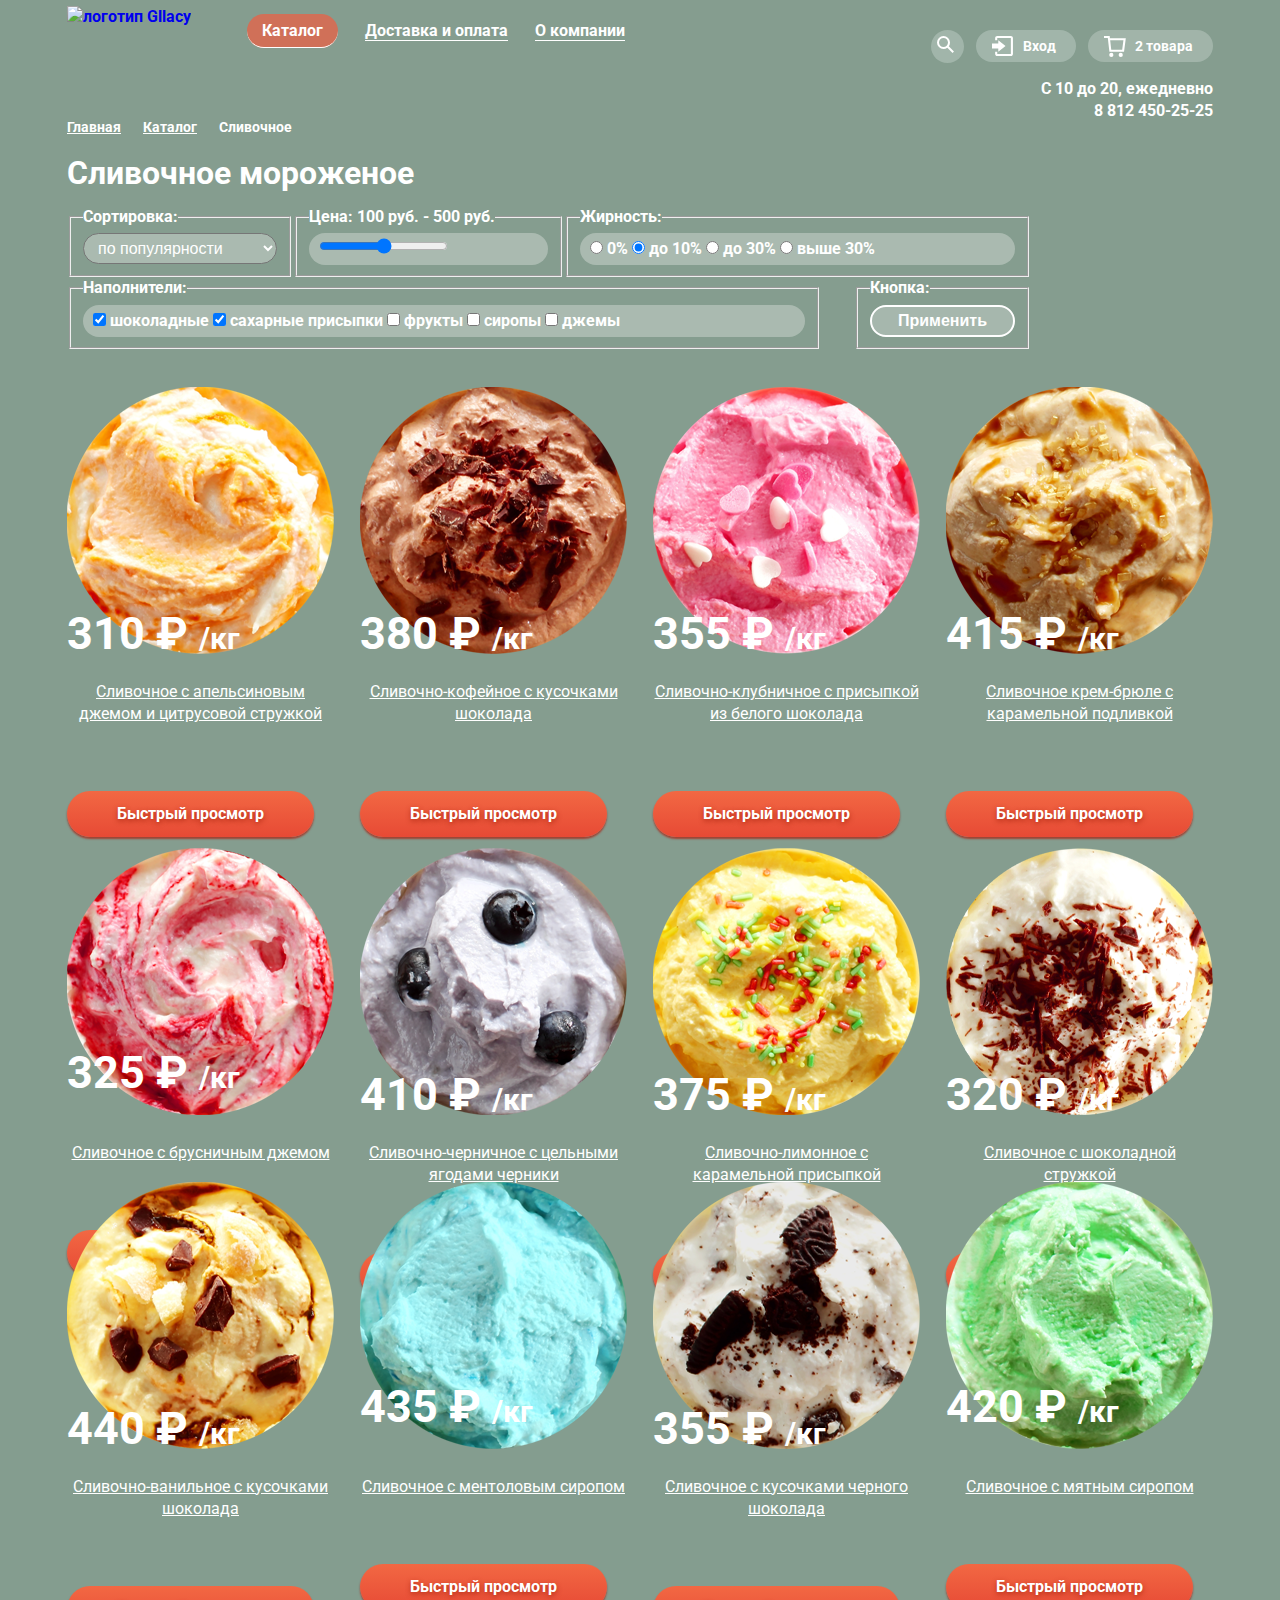
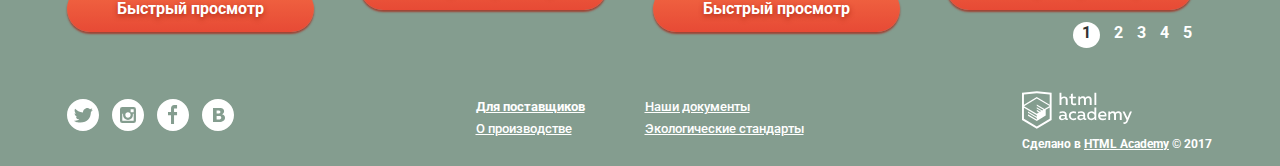
==== catalog.html @ 0fedbfcc "Исправления сетки каталога и главной" ====
<!DOCTYPE html>
<html lang="ru">

<head>
  <meta charset="utf-8">
  <title>HTML Academy: Глейси</title>
  <link href="css/normalize.css" rel="stylesheet">
  <link href="css/style.css" rel="stylesheet" type="text/css">
  <link href="https://fonts.googleapis.com/css?family=Roboto:400,700&amp;subset=cyrillic" rel="stylesheet">
</head>

<body>
  <header class="main-header">
    <div class="layout-header">
      <nav class="main-navigation">
        <a href="index.html" class="logo-header">
          <img src="img/logo.svg" alt="логотип Gllacy" width="160" height="70">
        </a>
        <ul class="site-navigation">
          <li>
            <a class="current-item">Каталог</a>
          </li>
          <li>
            <a href="#">Доставка и оплата</a>
          </li>
          <li>
            <a href="#">О компании</a>
          </li>
        </ul>
        <div class="layout-header-right">
          <div class="user-navigation">
            <div class="search">
              <button class="header-button"></button>
            </div>
            <div class="login-header">
              <a class="login-link" href="login.html">Вход</a>
            </div>
            <div class="header-bag">
              <a class="bag" href="#">2&nbsp;товара</a>

              <!-- <div class="full-bag">
                <table class="bag-products">
                  <tr>
                    <td>
                      <button class="deletion-button" type="button" value="x">х</button>
                    </td>
                    <td>
                      <img src="img/ice-cream1-small.png" alt="ice-cream-bag">
                    </td>
                    <td class="bag-text">
                      <a href="#">Пломбир с апельсиновым джемом</a>
                    </td>
                    <td class="bag-text">
                      1,5 кг х
                      <span class="grey">200 руб.</span>
                    </td>
                    <td class="bag-text">
                      300 руб.
                    </td>
                  </tr>
                  <tr>
                    <td>
                      <button class="deletion-button" type="button" value="x">х</button>
                    </td>
                    <td>
                      <img src="img/ice-cream3-small.png" alt="ice-cream-bag">
                    </td>
                    <td class="bag-text">
                      <a href="#">Клубничный пломбир с присыпкой из белого шоколада</a>
                    </td>
                    <td class="bag-text">
                      1,5 кг х
                      <span class="grey">300 руб.</span>
                    </td>
                    <td class="bag-text">
                      450 руб.
                    </td>
                  </tr>
                  <div class="sum">
                    <p class="sum-text">Итог: 750 руб.</p>
                  </div>
                  <div class="button-bag">
                    <a href="#" class="button">Оформить заказ</a>
                  </div>

                </table>
              -->
            </div>
          </div>
          <div class="header-contacs">
            <p class="header-mode"> С 10 до 20, ежедневно
              <br>
              <a href="tel:88124502525" class="header-tel">8 812 450-25-25</a>
            </p>
          </div>
        </div>
      </nav>
    </div>
  </header>
  <main>
    <div class="layout-container">
      <ul class="breadcrumbs_catalog">
        <li>
          <a href="index.html">Главная </a>
        </li>
        <li>
          <a href="catalog.html">Каталог</a>
        </li>
        <li class="breadcrumbs-current">Сливочное</li>
      </ul>
      <h1 class="page-title">Сливочное мороженое</h1>
      <section class="form-catalog">
        <h2 class="visually-hidden">Фильтр каталога </h2>
        <form class="filter-form" action="https://echo.htmlacademy.ru" method="get">
          <fieldset class="sorting-form">
            <legend class="form-header">Сортировка:</legend>
            <div class="sort">
              <select name="sorting" id="sorting-id">
                <option value="по популярности" selected>по популярности</option>
                <option value="сначала недорогие">сначала недорогие</option>
                <option value="сначала дорогие">сначала дорогие</option>
                <option value="по жирности">по жирности</option>
              </select>
            </div>
          </fieldset>
          <fieldset class="range-form">
            <legend class="form-header">Цена: 100 руб. - 500 руб.</legend>
            <div class="range-price">
              <input id="range-id" type="range" min="100" max="500" step="5">
            </div>
          </fieldset>
          <fieldset class="fat-form">
            <legend class="form-header">Жирность:</legend>
            <div class="radio-fat">

              <input type="radio" value="0%" name="fat" id="fat-0">
              <label for="0-fat">0%</label>

              <input type="radio" value="до 10%" name="fat" id="fat-10" checked>
              <label for="10-fat">до 10%</label>

              <input type="radio" value="до 30%" name="fat" id="fat-30">
              <label for="30-fat">до 30%</label>

              <input type="radio" value="выше 30%" name="fat" id="more-30-fat">
              <label for="more-30-fat">выше 30%</label>
            </div>
          </fieldset>
          <fieldset class="additive-form">
            <legend class="form-header">Наполнители:</legend>
            <div class="additive-checkbox">

              <input type="checkbox" name="chocolate" id="chocolate-id" value="шоколадные" checked>
              <label for="chocolate-id">шоколадные</label>

              <input type="checkbox" name="sugar-powder" id="sugar-powder-id" value="сахарные присыпки" checked>
              <label for="sugar-powder-id">сахарные присыпки</label>

              <input type="checkbox" name="fruit" id="fruit-id" value="фрукты">
              <label for="fruit-id">фрукты</label>

              <input type="checkbox" name="syrups" id="syrups-id" value="сиропы">
              <label for="yrups-id">сиропы</label>

              <input type="checkbox" name="jams" id="jams-id" value="джемы">
              <label for="jams-id">джемы</label>
            </div>
          </fieldset>
          <fieldset>
            <!-- временно для сетки задала <fieldset> и <legend> -->
            <legend class="form-header-hidden">Кнопка:</legend>
            <div class="button-filter">
              <input class="button-catalog" type="submit" value="Применить">
            </div>
          </fieldset>
        </form>

      </section>
      <section class="items-catalog">
        <h2 class="visually-hidden">Сливочное мороженое</h2>
        <ul class="product-items">
          <li class="item-container">
            <a href="#">
              <img src="img/ice-cream1.png" alt="сливочное мороженое" width="267" height="267">
              <h3 class="hidden-icecream">Сливочное с апельсиновым джемом и цитрусовой стружкой</h3>
              <div class="price">310 ₽
                <span class="kilo">/кг</span>
              </div>
            </a>
            <div class="view-item">
              <a href="#" class="button">Быстрый просмотр</a>
            </div>
          </li>
          <li class="item-container">
            <a href="#">
              <img src="img/ice-cream2.png" alt="сливочное мороженое" width="267" height="267">
              <h3 class="hidden-icecream">Сливочно-кофейное с кусочками шоколада</h3>
              <div class="price">380 ₽
                <span class="kilo">/кг</span>
              </div>
            </a>
            <div class="view-item">
              <a href="#" class="button">Быстрый просмотр</a>
            </div>
          </li>
          <li class="item-container-current">
            <a href="#">
              <img src="img/ice-cream3.png" alt="сливочное мороженое" width="267" height="267">
              <h3 class="hidden-icecream">Сливочно-клубничное с присыпкой из белого шоколада</h3>
              <div class="price">355 ₽
                <span class="kilo">/кг</span>
              </div>
            </a>
            <div class="view-item">
              <a href="#" class="button">Быстрый просмотр</a>
            </div>
          </li>
          <li class="item-container">
            <a href="#">
              <img src="img/ice-cream4.png" alt="сливочное мороженое" width="267" height="267">
              <h3 class="hidden-icecream">Сливочное крем-брюле с карамельной подливкой</h3>
              <div class="price">415 ₽
                <span class="kilo">/кг</span>
              </div>
            </a>
            <div class="view-item">
              <a href="#" class="button">Быстрый просмотр</a>
            </div>
          </li>
          <li class="item-container">
            <a href="#">
              <img src="img/ice-cream5.png" alt="сливочное мороженое" width="267" height="267">
              <h3 class="hidden-icecream">Сливочное с брусничным джемом</h3>
              <div class="price">325 ₽
                <span class="kilo">/кг</span>
              </div>
            </a>
            <div class="view-item">
              <a href="#" class="button">Быстрый просмотр</a>
            </div>
          </li>
          <li class="item-container">
            <a href="#">
              <img src="img/ice-cream6.png" alt="сливочное мороженое" width="267" height="267">
              <h3 class="hidden-icecream">Сливочно-черничное с цельными ягодами черники </h3>
              <div class="price">410 ₽
                <span class="kilo">/кг</span>
              </div>
            </a>
            <div class="view-item">
              <a href="#" class="button">Быстрый просмотр</a>
            </div>
          </li>
          <li class="item-container">
            <a href="#">
              <img src="img/ice-cream7.png" alt="сливочное мороженое" width="267" height="267">
              <h3 class="hidden-icecream">Сливочно-лимонное с карамельной присыпкой</h3>
              <div class="price">375 ₽
                <span class="kilo">/кг</span>
              </div>
            </a>
            <div class="view-item">
              <a href="#" class="button">Быстрый просмотр</a>
            </div>
          </li>
          <li class="item-container">
            <a href="#">
              <img src="img/ice-cream8.png" alt="сливочное мороженое" width="267" height="267">
              <h3 class="hidden-icecream">Сливочное с шоколадной стружкой</h3>
              <div class="price">320 ₽
                <span class="kilo">/кг</span>
              </div>
            </a>
            <div class="view-item">
              <a href="#" class="button">Быстрый просмотр</a>
            </div>
          </li>
          <li class="item-container">
            <a href="#">
              <img src="img/ice-cream9.png" alt="сливочное мороженое" width="267" height="267">
              <h3 class="hidden-icecream">Сливочно-ванильное с кусочками шоколада</h3>
              <div class="price">440 ₽
                <span class="kilo">/кг</span>
              </div>
            </a>
            <div class="view-item">
              <a href="#" class="button">Быстрый просмотр</a>
            </div>
          </li>
          <li class="item-container">
            <a href="#">
              <img src="img/ice-cream10.png" alt="сливочное мороженое" width="267" height="267">
              <h3 class="hidden-icecream">Сливочноe с ментоловым сиропом</h3>
              <div class="price">435 ₽
                <span class="kilo">/кг</span>
              </div>
            </a>
            <div class="view-item">
              <a href="#" class="button">Быстрый просмотр</a>
            </div>
          </li>
          <li class="item-container">
            <a href="#">
              <img src="img/ice-cream11.png" alt="сливочное мороженое" width="267" height="267">
              <h3 class="hidden-icecream">Сливочное с кусочками черного шоколада</h3>
              <div class="price">355 ₽
                <span class="kilo">/кг</span>
              </div>
            </a>
            <div class="view-item">
              <a href="#" class="button">Быстрый просмотр</a>
            </div>
          </li>
          <li class="item-container">
            <a href="#">
              <img src="img/ice-cream12.png" alt="сливочное мороженое" width="267" height="267">
              <h3 class="hidden-icecream">Сливочное с мятным сиропом</h3>
              <div class="price">420 ₽
                <span class="kilo">/кг</span>
              </div>
            </a>
            <div class="view-item">
              <a href="#" class="button">Быстрый просмотр</a>
            </div>

          </li>
        </ul>
        <ul class="pagination-list">
          <li class="pagination-arrow-left"></li>
          <li class="pagination-item-current">
            <a>1</a>
          </li>
          <li class="pagination-item">
            <a href="#">2</a>
          </li>
          <li class="pagination-item">
            <a href="#">3</a>
          </li>
          <li class="pagination-item">
            <a href="#">4</a>
          </li>
          <li class="pagination-item">
            <a href="#">5</a>
          </li>
          <li class="pagination-arrow-right"></li>
        </ul>
      </section>
    </div>
  </main>
  <footer class="main-footer">
    <div class="conteiner">
      <ul class="footer-social">
        <li>
          <a class="social-button" href="#"></a>
        </li>
        <li>
          <a class="social-button" href="#"></a>
        </li>
        <li>
          <a class="social-button" href="#"></a>
        </li>
        <li>
          <a class="social-button" href="#"></a>
        </li>
      </ul>

      <ul class="footer-navigation">
        <li>
          <a href="#" class="bold-item">Для поставщиков</a>
        </li>
        <li>
          <a href="#">О производстве</a>
        </li>
        <li>
          <a href="#">Наши документы</a>
        </li>
        <li>
          <a href="#">Экологические стандарты</a>
        </li>
      </ul>

      <div class="footer-copyright">
        <a class="footer-logo" href="https://htmlacademy.ru">
          <img src="img/logo-htmlacademy-small.svg" alt="HTML Academy лого" width="110" height="40">
        </a>
        <p>Cделано в
          <a class="footer-link" href="https://htmlacademy.ru">HTML Academy</a> © 2017
        </p>
      </div>
    </div>
  </footer>


</body>

</html>
---- css/style.css ----
body {
    margin:0;
    padding: 0;

    font-family: 'Roboto', Arial, sans-serif;
    font-size: 16px;
    line-height: 22px;
    font-weight: 700; /* не знаю как определить */
    color: #ffffff;

    background-color: #849d8f;
    background-image: url("../img/background.jpg");
    background-repeat: no-repeat;
    background-position-x: 50%;
    
}

a {
    text-decoration: none;
}

.header-tel {
    color: #ffffff;
}

.site-navigation,
.catalog-navigation,
.user-navigation {
    list-style: none;
    font-size: 16px;
    line-height: 18px;
    font-weight: 400px;
}

.site-navigation {
    color: #ffffff;    
}

.site-navigation a {
    color: #ffffff;
    border-bottom: 1px solid;
}

.site-navigation a:hover {
    background-color: #f7f6f3;
    border-radius: 50px;
    padding: 5px 10px;
    color:#333333;
    border-bottom: none;
}

.site-navigation a:focus {
    background-color: #ededed;
    border-radius: 50px;
    padding: 5px 10px;
    color:#333333;
    border-top: 1px solid #696968;
    border-bottom: none;
}

.site-navigation a:active {
    background-color: #ededed;
    border-radius: 50px;
    padding: 5px 10px;
    color:#333333;
    border-bottom: none;
}

.catalog-navigation a{
  color: #000000;
  border-bottom: none;
}

.catalog-navigation a:hover {
  background-color: #fbded7;
  color: #000000;
}


.catalog-navigation a:focus {
    background-color: #d07058;
    color: #ffffff;
}

.catalog-navigation a:active {
    background-color: #f6b5a5;
    color: #000000;
}

.login-header a {
    background-image: url("../img/entrance-wight.svg");
    background-size: 22px;
    background-repeat: no-repeat;
    border-radius: 40px;
    background-position: 16px 50%;
    background-color: #a1b5aa;
    font-size: 14px;
    color: #ffffff;
    line-height: 16px;
}

.login-header a:hover {
    background-image: url("../img/entrance.svg");
    color: #000000;
    background-color: #f8f7f4;
}

.search button {
    background-image: url("../img/loupe.svg");
    background-repeat: no-repeat;
    width: 33px;
    height: 33px;
    border-radius: 50%;
    background-color: #a1b5aa;
    background-position: 40% 40%;
    border: none;
    outline: none;

}

.search button:hover {
    background-image: url("../img/loupe-black.svg");
    background-color: #f8f7f4; 
}

.header-bag a {
    background-image: url("../img/basket.svg");
    background-size: 22px;
    background-color: #a1b4a9;
    background-repeat: no-repeat;
    font-size: 14px;
    color: #ffffff;
    line-height: 16px;
    border-radius: 40px;
    background-position: 16px 50%;

}

/* .header-bag a:hover {
    background-image: url("../img/basket-red.svg");
    background-repeat: no-repeat;
    color: #323232;
    background-color: #f8f7f4;
    width: 119px;
    height: 33px;
    font-size: 14px;
    line-height: 16px;
    border-radius: 40px;
    background-position: 16px 50%;
    padding: 6px 16px 6px 45px;
} */

.main-slider h3 {
    font-size: 60px;
    line-height: 60px;
    text-align: center;
}

.main-slider a {
    font-size: 32px;
    line-height: 44px;
    text-align: center;
}

.button {
    display: inline-block;
    padding: 12px 50px;
   
    
    vertical-align: top;
    color: #ffffff;
    text-decoration: none;
    text-shadow: 0 2px 5px rgba(160, 32, 11, 0.76);
   
    background: #f26843;
    background: -moz-linear-gradient(top, #f26843 0%, #e74a35 100%);
    background: -webkit-linear-gradient(top, #f26843 0%, #e74a35 100%);
    background: linear-gradient(to bottom, #f26843 0%, #e74a35 100%);
    border-radius: 100px;
    box-shadow: 0 2px 2px rgba(172, 16, 0, 0.64);
}
   
.button:hover {
    background: -moz-linear-gradient(top, #f58669 0%, #ec6f5e 100%);
    background: -webkit-linear-gradient(top, #f58669 0%, #ec6f5e 100%);
    background: linear-gradient(to bottom, #f58669 0%, #ec6f5e 100%);
    box-shadow: 0 2px 2px rgba(172, 16, 0, 1);
}
   
.button:active {
    background: -moz-linear-gradient(top, #d84732 0%, #e1613e 100%);
    background: -webkit-linear-gradient(top, #d84732 0%, #e1613e 100%);
    background: linear-gradient(to bottom, #d84732 0%, #e1613e 100%);
    box-shadow: inset 0 2px 2px rgba(172, 16, 0, 1);
}   

.gifts-conditions {
    list-style: none;
}

.gifts-conditions h3 {
    font-size: 35px;
    line-height: 41px;
}

.gifts-conditions li:first-of-type {
    background-image: url("../img/choco-back.png"); 
    width: 560px;
    height: 229px;    
}

.gifts-conditions li:last-of-type {
    background-image: url("../img/razz-back.png"); 
    width: 560px;
    height: 229px;    
}

.product-items {
    list-style: none;
}

.product-items a{
    text-decoration: none;
    color: #ffffff;
}

.product-items h3{
    font-size: 16px;
    line-height: 22px;
    font-weight: 400;
    text-decoration: underline;
    color: #ffffff;
}

.features-container {
    color: #323232;
    width: 1146px;
    height: 306px;  

    background-image: url("../img/back-fon.png");
    border-radius: 10px 10px;
    background-repeat: no-repeat;
}
.features-text {
    font-size: 24px;
    line-height: 30px;
    font-weight: 700;
}

.features-list {
    font-size: 16px;
    line-height: 22px;
    font-weight: 700;
}

.article-item {
    color: #323232;
    width: 560px;
    height: 220px;  
    background-image: url("../img/strawberry-back.png");
    border-radius: 10px 10px;    
}

.blog-new {
    font-size: 16px;
    line-height: 22px;
}

.hidden-article {
    font-size: 24px;
    line-height: 30px;
    text-decoration: underline; 
    color: #323232;
    display: block;
    width: 335px;
}

.article-item a:hover,
.article-item a:focus {
    color: #323232;
}

.sending-email {
    background-image: url("../img/mail-back.png");
    border-radius: 10px 10px;
    width: 560px;
    height: 220px; 
}

.sending-form {
    font-size: 16px;
    line-height: 22px;
    color: #323232;
    width: 549px;
    height: 211px; 

    background-image: url("../img/mail-back2.png");
      
}

.map {
    background-image: url("../img/map.png");
    width: 1200px;
    height: 430px;  
}

.address-text {
    background-image: url("../img/contacs.png");
    width: 302px;
    height: 305px;  
    font-size: 14px;
    line-height: 20px;
    color: #323232;
}

.address-text b {
    font-size: 18px;
    line-height: 24px;
    font-weight: bold;
    color: #323232
}

.address-text a:hover,
.address-text a:focus {
    color: #323232;
}

.footer-link {
    font-size: 12px;
    line-height: 18px;
    color: #ffffff;
    text-decoration: underline;
}

.footer-copyright {
    font-size: 12px;
    line-height: 18px;
    color: #ffffff;
}
.footer-copyright a:hover,
.afooter-copyright a:focus {
    color: #ffffff;
}

.footer-social {
    list-style: none;
}

.footer-navigation {
    list-style: none;
}

.login-form {
    background-image: url("../img/login-form-back.png");
    width: 313px;
    height: 252px;  
   
}

.breadcrumbs_catalog {
    color: #ffffff;
    font-size: 14px;
    line-height: 16px;
    list-style: none;
}

.breadcrumbs_catalog a {
    color: #ffffff;
    text-decoration: underline;
}

.footer-navigation a {
  color: #ffffff;
  font-size: 13px;
  line-height: 18px;
  font-weight: 500;
  text-decoration: underline;
}

a.bold-item {
    font-weight: 700;
}

.links a {
    color: #323232;
    text-decoration: underline;
}

.bag-products a {
    color: #323232;
    
}
.bag-products {
    font-size: 13px;
    line-height: 16px;
    color: #323232;
    font-weight: 600;

    
} 

.sum-text {
    font-size: 15px;
    line-height: 18px;
    color: #323232;
    font-weight: 600;
}

.items-catalog {
    color: #ffffff;
    font-weight: 700;
}

.items-catalog h3 {
    font-size: 16px;
    line-height: 22px;
    text-decoration: underline;
    font-weight: 400;
}
.price {
    font-size: 45px;
    line-height: 45px;
    color: #ffffff;
    font-weight: 700;
}

.kilo {
    font-size: 30px;
    line-height: 45px;
    color: #ffffff;
    font-weight: 700;
}

.pagination-list a {
    font-size: 16px;
    line-height: 18px;
    color: #ffffff;
    list-style: none;
}

.pagination-item-current {
    border-radius: 100%;
    background-color: #ffffff;
    display: block;
     
   
    width: 27px;
    height: 26px;
    
}

.pagination-item-current a{
    color: #323232;
    font-size: 16px;
    line-height: 18px; 
  
}

.pagination-list  {
    list-style: none;
}

.footer-social a{
    color: #ffffff;
}

form .button {
    border:none;
}

.button-catalog {
    background-color: #a6b7ad;
    color: #ffffff;
    font-size: 16px;
    line-height: 18px; 
    font-weight: bold;
    border-radius: 100px;
    border: 2px solid #ffffff;
    padding: 5px 10px;
}

.button-catalog:hover {
    background-color: #fbfcfb;
    color: #323232;
    font-size: 16px;
    line-height: 18px; 
    font-weight: bold;
}
   
.button-catalog:active {
    background-color: #eaeaea;
    box-shadow: inset 0 2px 2px rgba(138, 139, 138, 1);
}    

.sort select,
.radio-fat,
.additive-checkbox,
.range-price {
    background-color: #aabab0;
    border-radius: 50px;
    padding: 5px 10px;
    color: #ffffff;
}

.visually-hidden {
    display: none;
}

/* ---------Временно для сетки---------- */

html,
body {
/* Временно для сетки */
    
    min-height: auto;
    min-width: 1200px; 
    margin: auto; 
}

body {
    /* Временно для сетки */
  /*  background-image: url("../img/fon-test.jpg");*/
    background-size: 1200px auto;
    margin: 0 auto;
    padding: 0;
    margin-left: 0;  

    /* Временно для сетки */
    min-width: 1200px;
    min-height: auto;    
   
}

.main-header {
    margin-top: 6px;
   
    /* Временно для сетки */
    min-height: 113px;
}

.layout-header {
    margin: 0 auto;
    width: 1146px;
    padding: 0;
}

.main-navigation {
    height: 100px;
    width: 100%;
    background-color: transparent; 
    padding: 0;  
    
    /* Временно для сетки */
    display: flex;
    flex-direction: row;
    justify-content: space-between;   
    flex-wrap: wrap;
    margin: 0 auto;
}



.logo-header {
    height: 65px;
    width: 155px;   
    
}

.site-navigation {
    height: 48px;
    width: 675px;
    display: flex;
    justify-content: flex-start;
    padding-left: 0;
}

.site-navigation li {
    margin-right: 27px;
}

.current-item {
    background-color: #d07058;
    border-radius: 40px;
    padding: 7px 15px;
    border: none;
}

.layout-header-right {
    display: flex;
    flex-direction: row;
    justify-content: flex-end;
    flex-wrap: wrap;
    align-content: flex-start;
    width: 267px;
    height: 114px;
    margin-top: 24px;
}


.user-navigation {
    height: 32px;
    width: 267px;
    display: flex;
    flex-direction: row;
    justify-content: flex-end;

}

.login-header {
   
    margin-right: 12px;
}

.login-link {
   display: block;
   padding: 8px 20px 8px 47px;

}

.bag {
    display: block;
    padding: 8px 20px 8px 47px;
}

.search {
    margin-right: 12px;   
}



.header-contacs {
    height: 58px;
    width: 267px;
}

.header-mode {
    text-align: right;
}


.layout-container {
    width: 1146px;
    margin: 0 auto; 
    padding: 0;   
  
}

.gifts {
    margin-top: 38px;
} 

.gifts-conditions {
    margin: 0;
    padding: 0;
    width: 100%;
    height: 231px;
        
    display: flex;
    flex-direction: row;
    justify-content: space-between;
    align-content: flex-start;    
    
}


.gifts-conditions li {
    width: 560px;
    height: 231px;    
}

.items {
    margin-top: 41px;
    height: 322px;
}

.product-items {
    display: flex;
    flex-direction: row;
    justify-content: space-between;
    margin: 0;
    padding: 0; 
    width: 100%;   
}

.item-container {
    width: 267px;
    height: 322px;
    margin: 0;
    padding: 0; 
    position: relative;
}

.features {
    /* margin: 0 auto;
    padding: 0;
    width: 1146px; */
    height: 307px;    
    margin-top: 40px;
}

.features-container {
    display: flex;
    flex-direction: column;
    justify-content: flex-start;
    width: 100%;
    height: 307px;
    margin: 0;
    padding: 0;
}

.features-text {
    width: 1125px;
    height: 92px;
    text-align: left;
}

.features-list {
    list-style: none; 
    display: flex;
    flex-direction: column;
    justify-content: flex-start;
    flex-wrap: wrap;
    width: 100%;
    height: 185px;
    margin: 0;
    padding: 0;
}

.features-item {
    margin: 0;
    padding: 0;
    width: 552px;
    min-height: 84px;
}

.blog {
    /* width: 1146px;
    margin: 0 auto;
    padding: 0;
     */
    margin-top: 38px;
    height: 220px;

    display: flex;
    flex-direction: row;
    justify-content: space-between;
}

.article-item {
    margin: 0;
    padding: 0;
    width: 560px;
    height: 220px;
}

.sending-email {
    margin: 0;
    padding: 0;
    width: 560px;
    height: 220px;
}

.map-container {
    width: 1200px;
    height: 428px;
    margin: 0 auto;
    padding: 0;
    margin-top: 40px;
}

.map {
    width: 100%;
    height: 428px;
    margin: 0;
    padding: 0;  
    display: flex;
    flex-direction: row;
    justify-content: flex-end;
}

.address-text {
    margin: 0;
    padding: 0;
    width: 303px;
    height: 305px;
    margin-top: 63px;
    margin-right: 27px;
}

.main-footer {
      padding: 0;
   padding-bottom: 15px;
}

.main-footer>.conteiner {
    width: 1146px;
    margin: 0 auto;
    display: flex;
    flex-direction: row;
    justify-content: space-between;
    align-items: center;
}

.footer-social {
    margin: 0;
    padding: 0;
    display: flex;
    flex-direction: row;
    width: 267px;
    height: 32px;
    justify-content: flex-start;
    margin-top: 8px;
}

.footer-social li {
    margin-right: 13px;
    padding: 0;
    width: 32px;
    height: 32px;  
}

.footer-social li:first-child {
    background-image: url(../img/twitter.svg);
    background-repeat: no-repeat;
    background-size: 32;  
}

.footer-social li:nth-child(2) {
    background-image: url(../img/instagram.svg);
    background-repeat: no-repeat;
    background-size: 32;  
}

.footer-social li:nth-child(3) {
    background-image: url(../img/fb.svg);
    background-repeat: no-repeat;
    background-size: 32;  
}

.footer-social li:nth-child(4) {
    background-image: url(../img/vk.svg);
    background-repeat: no-repeat;
    background-size: 32;  
}

.footer-navigation {
    margin: 0;
    padding: 0;
    width: 329px;
    height: 50px;
    margin-top: 18px;
    display: flex;
    flex-direction: column;
    justify-content: flex-start;
    flex-wrap: wrap;
    align-content: flex-start;
  
}

.footer-navigation li {
    width: 134px;
}

.footer-navigation li:nth-child(n+2) {
    width: 169px;
}


.footer-copyright {
    margin: 0;
    padding: 0;
    margin-top: 19px;
    width: 267px;
    height: 61px;
    display: flex;
    flex-direction: column;
    justify-content: flex-start;
    
}

.footer-copyright p {
    margin: 0;
    padding-left: 76px;
}

.footer-logo {
    padding-left: 76px;
}



/*расположение цен на товарах items */
.price {
    position: relative; 
    left: 0; 
    bottom: 130px;      
}

.hidden-icecream {
    text-align: center;
    margin-top: 21px;
}

.item-hit {
    background-image: url("../img/hit.png");
    background-repeat: no-repeat;
    background-size: 61px; 
    width: 61px;
    height: 61px;

    position: absolute;
    left: 0px; 
    top: 0;  
}

/*сетка каталога */

.breadcrumbs_catalog {
    margin: 0;
    padding: 0;
    display: flex;
    flex-direction: row;
    justify-content: flex-start;
    width: 267px;
    height: 22px;
} 
.breadcrumbs_catalog li{
    width: 67px;
    margin-right: 9px;
}

.filter-form {
    width: 964px;
    display: flex;
    flex-wrap: wrap;
    justify-content: space-between;
    align-content: center;
}

.sort select {
    width: 194px;
    
}

.range-price {
    width: 219px;
}

.radio-fat {
    width: 415px;
}

.additive-checkbox {
    width: 702px;
}

.button-catalog {
    width: 145px;
}

.items-catalog {
    margin-top: 38px;
    display: flex;
    flex-direction: column;
    justify-content: flex-start;
    align-content: flex-end;
    width: 1146px;
}

.product-items {
    width: 100%;
    height: 1128px;
    display: flex;
    flex-wrap: wrap;
    
}

.product-items li {
    width: 267px;
}

.pagination-list {
    width: 267px;
    display: flex;
    flex-direction: row;
    justify-content: flex-end;
    align-self: flex-end; 

    /* временно для сетки */
    margin-top: 100px;
}

.pagination-list li {
    
    text-align: center;
    margin: 7px; 
}
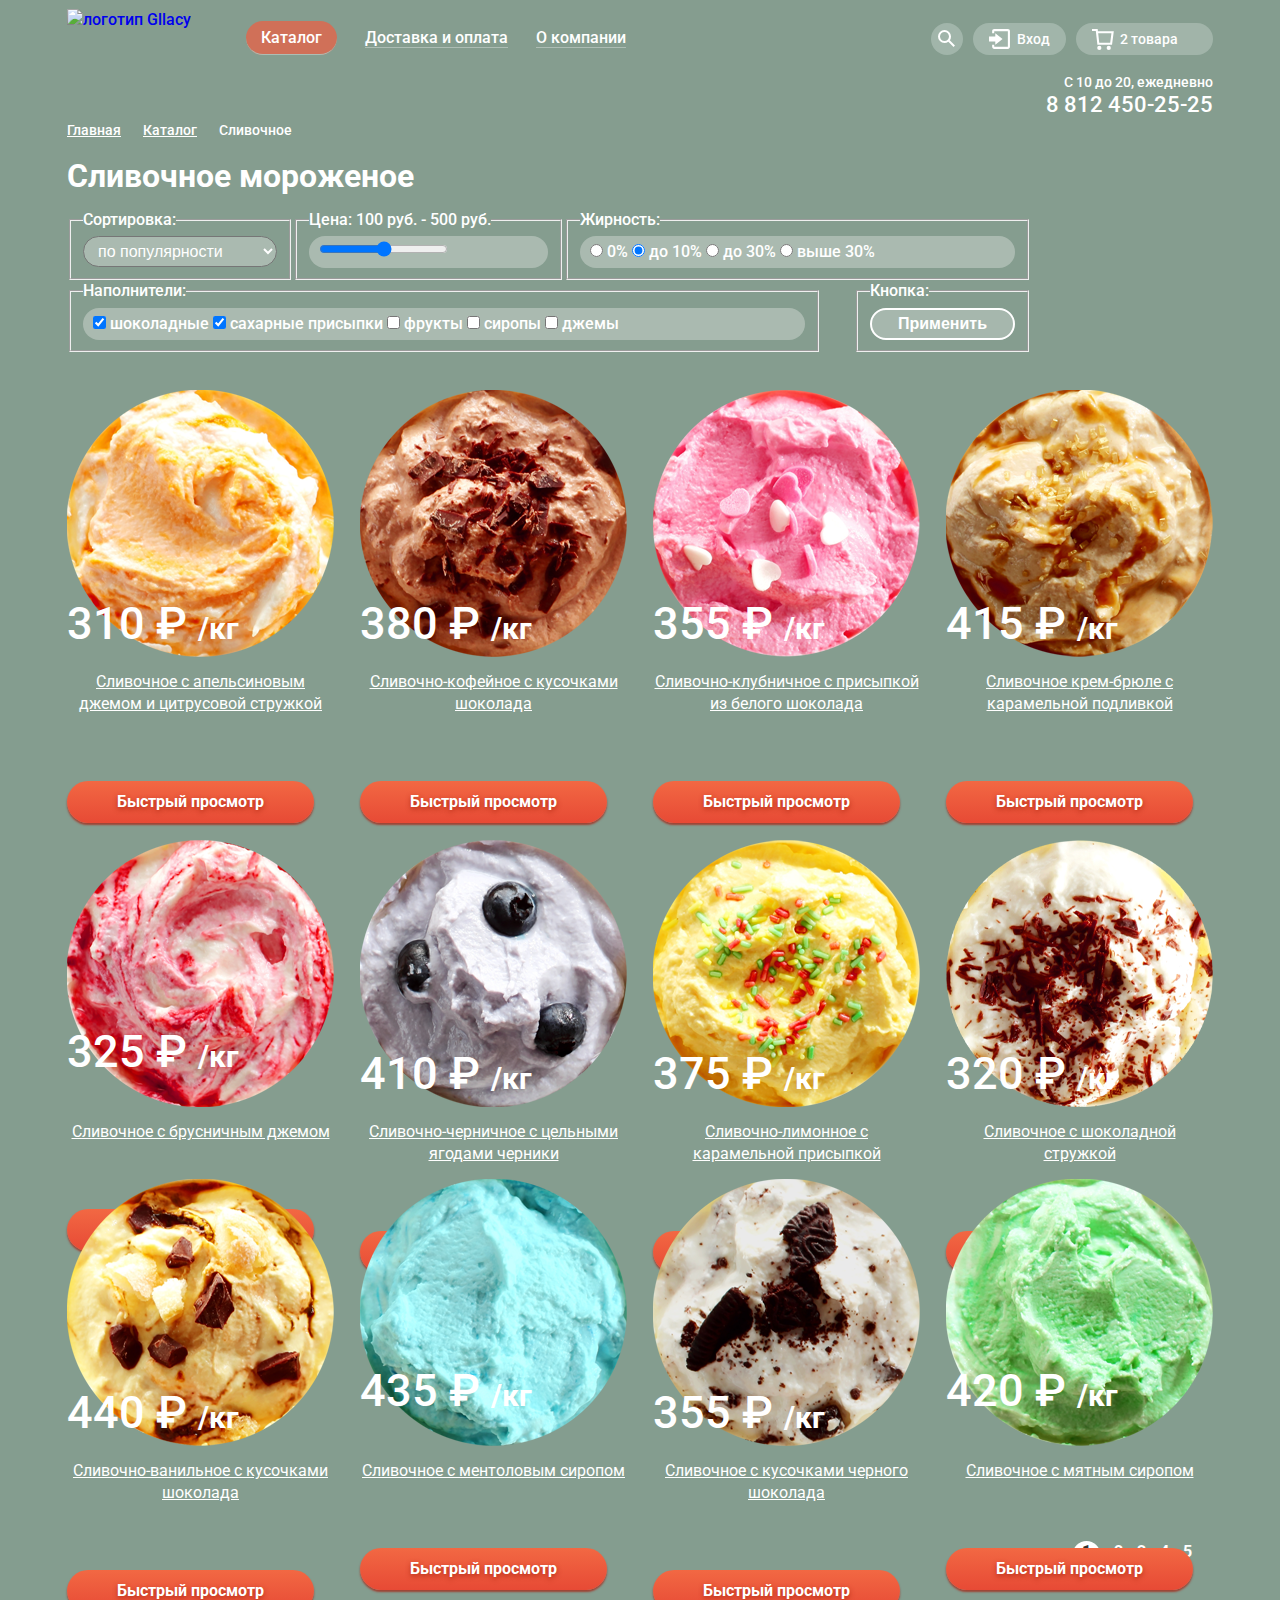
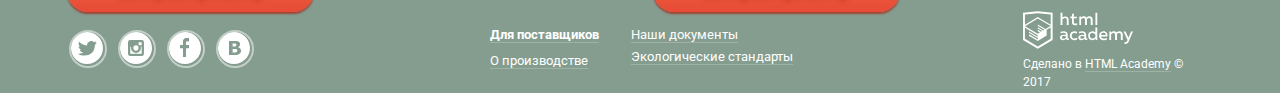
==== commit 970ce468: "Оформление декоративных элементов главной страницы" ====
--- a/catalog.html
+++ b/catalog.html
@@ -134,13 +134,13 @@
             <div class="radio-fat">
 
               <input type="radio" value="0%" name="fat" id="fat-0">
-              <label for="0-fat">0%</label>
+              <label for="fat-0">0%</label>
 
               <input type="radio" value="до 10%" name="fat" id="fat-10" checked>
-              <label for="10-fat">до 10%</label>
+              <label for="fat-10">до 10%</label>
 
               <input type="radio" value="до 30%" name="fat" id="fat-30">
-              <label for="30-fat">до 30%</label>
+              <label for="fat-30">до 30%</label>
 
               <input type="radio" value="выше 30%" name="fat" id="more-30-fat">
               <label for="more-30-fat">выше 30%</label>
@@ -160,7 +160,7 @@
               <label for="fruit-id">фрукты</label>
 
               <input type="checkbox" name="syrups" id="syrups-id" value="сиропы">
-              <label for="yrups-id">сиропы</label>
+              <label for="syrups-id">сиропы</label>
 
               <input type="checkbox" name="jams" id="jams-id" value="джемы">
               <label for="jams-id">джемы</label>
--- a/css/style.css
+++ b/css/style.css
@@ -5,7 +5,7 @@
     font-family: 'Roboto', Arial, sans-serif;
     font-size: 16px;
     line-height: 22px;
-    font-weight: 700; /* не знаю как определить */
+    font-weight: 500; /* не знаю как определить */
     color: #ffffff;
 
     background-color: #849d8f;
@@ -29,7 +29,7 @@
     list-style: none;
     font-size: 16px;
     line-height: 18px;
-    font-weight: 400px;
+    font-weight: 500px;
 }
 
 .site-navigation {
@@ -38,7 +38,7 @@
 
 .site-navigation a {
     color: #ffffff;
-    border-bottom: 1px solid;
+    border-bottom: 1px solid #adbdb4; 
 }
 
 .site-navigation a:hover {
@@ -89,7 +89,7 @@
 
 .login-header a {
     background-image: url("../img/entrance-wight.svg");
-    background-size: 22px;
+    background-size: 22px 22px;
     background-repeat: no-repeat;
     border-radius: 40px;
     background-position: 16px 50%;
@@ -108,11 +108,11 @@
 .search button {
     background-image: url("../img/loupe.svg");
     background-repeat: no-repeat;
-    width: 33px;
-    height: 33px;
+    width: 32px;
+    height: 32px;
     border-radius: 50%;
     background-color: #a1b5aa;
-    background-position: 40% 40%;
+    background-position: 46% 46%;
     border: none;
     outline: none;
 
@@ -163,8 +163,8 @@
 }
 
 .button {
-    display: inline-block;
-    padding: 12px 50px;
+    display: inline-block; 
+    padding: 10px 50px;
    
     
     vertical-align: top;
@@ -204,17 +204,17 @@
 }
 
 .gifts-conditions li:first-of-type {
+    background-image: url("../img/razz-back.png"); 
+    width: 560px;
+    height: 229px;    
+}
+
+.gifts-conditions li:last-of-type {
     background-image: url("../img/choco-back.png"); 
     width: 560px;
     height: 229px;    
 }
 
-.gifts-conditions li:last-of-type {
-    background-image: url("../img/razz-back.png"); 
-    width: 560px;
-    height: 229px;    
-}
-
 .product-items {
     list-style: none;
 }
@@ -224,13 +224,17 @@
     color: #ffffff;
 }
 
-.product-items h3{
+
+.product-items  h3{
     font-size: 16px;
     line-height: 22px;
     font-weight: 400;
+    color: #ffffff;
     text-decoration: underline;
-    color: #ffffff;
-}
+    text-decoration-color: #9db1a5;  
+}
+
+
 
 .features-container {
     color: #323232;
@@ -240,6 +244,7 @@
     background-image: url("../img/back-fon.png");
     border-radius: 10px 10px;
     background-repeat: no-repeat;
+    position: relative;
 }
 .features-text {
     font-size: 24px;
@@ -250,7 +255,7 @@
 .features-list {
     font-size: 16px;
     line-height: 22px;
-    font-weight: 700;
+    font-weight: 500;
 }
 
 .article-item {
@@ -269,10 +274,11 @@
 .hidden-article {
     font-size: 24px;
     line-height: 30px;
+    font-weight: 700;
     text-decoration: underline; 
     color: #323232;
     display: block;
-    width: 335px;
+    width: 290px;
 }
 
 .article-item a:hover,
@@ -283,19 +289,26 @@
 .sending-email {
     background-image: url("../img/mail-back.png");
     border-radius: 10px 10px;
+    background-repeat: no-repeat;
     width: 560px;
-    height: 220px; 
+    height: 220px;
+    position: relative; 
 }
 
 .sending-form {
     font-size: 16px;
     line-height: 22px;
     color: #323232;
-    width: 549px;
-    height: 211px; 
+    width: 550px;
+    height: 210px; 
 
     background-image: url("../img/mail-back2.png");
-      
+    border-radius: 10px 10px;  
+    background-repeat: no-repeat;  
+    left: 5px;
+    top: 5px;
+    position: absolute;
+
 }
 
 .map {
@@ -306,7 +319,8 @@
 
 .address-text {
     background-image: url("../img/contacs.png");
-    width: 302px;
+    background-repeat: no-repeat;
+    width: 306px;
     height: 305px;  
     font-size: 14px;
     line-height: 20px;
@@ -320,6 +334,13 @@
     color: #323232
 }
 
+.address-text .tel {
+    font-size: 14px;
+    line-height: 24px;
+    
+}
+
+
 .address-text a:hover,
 .address-text a:focus {
     color: #323232;
@@ -329,12 +350,13 @@
     font-size: 12px;
     line-height: 18px;
     color: #ffffff;
-    text-decoration: underline;
+    border-bottom: 1px solid #9db1a5;
 }
 
 .footer-copyright {
     font-size: 12px;
     line-height: 18px;
+    font-weight: 400;
     color: #ffffff;
 }
 .footer-copyright a:hover,
@@ -373,11 +395,11 @@
   color: #ffffff;
   font-size: 13px;
   line-height: 18px;
-  font-weight: 500;
-  text-decoration: underline;
-}
-
-a.bold-item {
+  font-weight: 400;
+  border-bottom: 1px solid #9db1a5;
+}
+
+.footer-navigation .bold-item {
     font-weight: 700;
 }
 
@@ -503,7 +525,10 @@
 }
 
 .visually-hidden {
-    display: none;
+    position: absolute;    
+    width: 1px;
+    height: 1px;
+    clip: rect(0, 0, 0, 0);
 }
 
 /* ---------Временно для сетки---------- */
@@ -532,7 +557,7 @@
 }
 
 .main-header {
-    margin-top: 6px;
+    margin-top: 9px;
    
     /* Временно для сетки */
     min-height: 113px;
@@ -554,20 +579,18 @@
     display: flex;
     flex-direction: row;
     justify-content: space-between;   
-    flex-wrap: wrap;
     margin: 0 auto;
 }
 
 
 
 .logo-header {
-    height: 65px;
-    width: 155px;   
+    height: 64px;
+    width: 154px;   
     
 }
 
 .site-navigation {
-    height: 48px;
     width: 675px;
     display: flex;
     justify-content: flex-start;
@@ -575,7 +598,8 @@
 }
 
 .site-navigation li {
-    margin-right: 27px;
+    margin-right: 28px;
+    margin-top: 4px;
 }
 
 .current-item {
@@ -593,12 +617,11 @@
     align-content: flex-start;
     width: 267px;
     height: 114px;
-    margin-top: 24px;
+    margin-top: 14px;
 }
 
 
 .user-navigation {
-    height: 32px;
     width: 267px;
     display: flex;
     flex-direction: row;
@@ -606,38 +629,44 @@
 
 }
 
+.search {
+    margin-right: 10px;   
+}
+
 .login-header {
    
-    margin-right: 12px;
+    margin-right: 10px;
 }
 
 .login-link {
    display: block;
-   padding: 8px 20px 8px 47px;
+   padding: 8px 16px 8px 44px;
 
 }
 
 .bag {
     display: block;
-    padding: 8px 20px 8px 47px;
-}
-
-.search {
-    margin-right: 12px;   
-}
-
+    padding: 8px 35px 8px 44px;
+}
 
 
 .header-contacs {
+    font-size: 14px;
+    line-height: 21px;
+    font-weight: 500;
     height: 58px;
     width: 267px;
+
 }
 
 .header-mode {
     text-align: right;
 }
 
-
+.header-mode a {
+    font-size: 22px;
+    line-height: 24px;
+}
 .layout-container {
     width: 1146px;
     margin: 0 auto; 
@@ -646,7 +675,7 @@
 }
 
 .gifts {
-    margin-top: 38px;
+    margin-top: 43px;
 } 
 
 .gifts-conditions {
@@ -662,14 +691,44 @@
     
 }
 
-
 .gifts-conditions li {
     width: 560px;
-    height: 231px;    
-}
+    height: 231px;  
+    display: flex;
+    flex-direction: column;
+    justify-content: flex-start;
+    align-items: flex-start;
+    
+
+}
+
+.hidden-gifts {
+    margin: 15px 19px 0 19px;
+    margin-top: 15px;
+    margin-left: 19px;
+    
+} 
+
+.gifts-conditions-text {
+    font-size: 18px;
+    font-weight: 500;
+    line-height: 22px;
+    margin: 15px 19px 0 19px;
+    
+}
+
+.gifts-conditions a { 
+    margin: 46px 22px 0 0;
+    padding: 09px 22px 14px;
+    font-size: 18px;
+    display: inline-block;
+    align-self: flex-end;
+}
+
+
 
 .items {
-    margin-top: 41px;
+    margin-top: 37px;
     height: 322px;
 }
 
@@ -687,13 +746,11 @@
     height: 322px;
     margin: 0;
     padding: 0; 
-    position: relative;
+    
+
 }
 
 .features {
-    /* margin: 0 auto;
-    padding: 0;
-    width: 1146px; */
     height: 307px;    
     margin-top: 40px;
 }
@@ -703,7 +760,6 @@
     flex-direction: column;
     justify-content: flex-start;
     width: 100%;
-    height: 307px;
     margin: 0;
     padding: 0;
 }
@@ -712,32 +768,58 @@
     width: 1125px;
     height: 92px;
     text-align: left;
+    margin: 25px 20px 0 20px; 
 }
 
 .features-list {
+    margin: 0;
+    padding: 0;
     list-style: none; 
     display: flex;
     flex-direction: column;
     justify-content: flex-start;
     flex-wrap: wrap;
-    width: 100%;
-    height: 185px;
-    margin: 0;
-    padding: 0;
+    /* width: 100%; */
+
+    margin-left: 20px; 
+    margin-right: 20px;
+    margin-top: 9px;
+       
 }
 
 .features-item {
     margin: 0;
-    padding: 0;
-    width: 552px;
-    min-height: 84px;
+    padding: 13px 25px 09px 56px; 
+    width: 485px;
+    
+
+}
+
+.features-item:first-child {
+    background-image: url(../img/ice-cream.svg);
+    background-repeat: no-repeat;
+    background-size: 49px;
+}
+
+.features-item:nth-child(2) {
+    background-image: url(../img/eco.svg);
+    background-repeat: no-repeat;
+    background-size: 49px;       
+}
+
+.features-item:nth-child(3) {
+    background-image: url(../img/cow.svg);
+    background-repeat: no-repeat;
+    background-size: 49px;
+}
+
+.features-item:last-child {
+    background-image: url(../img/thermometer.svg);
+    background-repeat: no-repeat;
+    background-size: 49px;    
 }
 
 .blog {
-    /* width: 1146px;
-    margin: 0 auto;
-    padding: 0;
-     */
     margin-top: 38px;
     height: 220px;
 
@@ -753,42 +835,106 @@
     height: 220px;
 }
 
+.blog-new {
+    margin: 0;
+    margin-top: 24px;
+    margin-left: 20px;
+}
+
+.hidden-article {
+    margin: 0;
+    margin-top: 5px;
+    margin-left: 20px;
+}
+
 .sending-email {
     margin: 0;
     padding: 0;
     width: 560px;
     height: 220px;
-}
+
+}
+
+ .sending-form {
+    margin: 0;
+    padding: 14px 0 0 21px;
+} 
+
+.sending-text {
+    width: 510px;
+}
+
+.sending-form input[type=email] {
+    margin-top: 20px;
+    width: 353px;
+    height: 40px;
+    border: 1px solid #d3d3d2;
+    border-radius: 5px;
+    padding-left: 13px;
+}
+
+.sending-form .button {
+    margin-top: 20px;
+    margin-left: 10px;
+    width: 126px;
+    padding: 10px 10px 11px;
+    font-size: 16px;
+    line-height: 22px;
+    font-weight: 700;
+
+}
+
 
 .map-container {
     width: 1200px;
     height: 428px;
-    margin: 0 auto;
-    padding: 0;
     margin-top: 40px;
 }
 
-.map {
-    width: 100%;
-    height: 428px;
-    margin: 0;
-    padding: 0;  
+.map {   
     display: flex;
     flex-direction: row;
-    justify-content: flex-end;
+    justify-content: space-between;  
+}
+
+.pin {
+    background-image: url(../img/pin.svg);
+    background-repeat: no-repeat;
+    background-position-x: 266px;
+    background-position-y: 138px;
+    width: 587px;
+    height: 100%;
 }
 
 .address-text {
-    margin: 0;
-    padding: 0;
-    width: 303px;
-    height: 305px;
     margin-top: 63px;
-    margin-right: 27px;
+    margin-right: 23px;
+}
+
+.address {
+    width: 267px;
+    padding: 15px 25px 0;
+}
+
+.address-text .tel {
+    width: 267px;
+    padding: 2px 25px;
+}
+
+.email-form {
+    margin-top: 20px;
+}
+
+.email-form .button {
+    font-size: 18px;
+    line-height: 24px;
+    font-weight: 700;
+    padding: 10px 22px; 
+    margin-left: 25px;
 }
 
 .main-footer {
-      padding: 0;
+   padding: 0;
    padding-bottom: 15px;
 }
 
@@ -809,14 +955,17 @@
     width: 267px;
     height: 32px;
     justify-content: flex-start;
-    margin-top: 8px;
+    margin-top: 24px;
+    margin-left: 2px;
 }
 
 .footer-social li {
-    margin-right: 13px;
+    margin-right: 11px;
     padding: 0;
-    width: 32px;
-    height: 32px;  
+    width: 34px;
+    height: 34px;
+    border: 2px solid #c2cec7; 
+    border-radius: 50%;  
 }
 
 .footer-social li:first-child {
@@ -846,30 +995,45 @@
 .footer-navigation {
     margin: 0;
     padding: 0;
-    width: 329px;
-    height: 50px;
-    margin-top: 18px;
+    width: 345px;
+    height: 55px;
+    margin-top: 33px;
     display: flex;
     flex-direction: column;
     justify-content: flex-start;
     flex-wrap: wrap;
     align-content: flex-start;
-  
-}
+}
+
 
 .footer-navigation li {
-    width: 134px;
-}
-
-.footer-navigation li:nth-child(n+2) {
-    width: 169px;
+    width: 120px;
+    padding-left: 21px;
+}
+
+.footer-navigation li:nth-child(2) {
+    padding-top: 4px;
+}
+
+.footer-navigation li:nth-child(4) {
+    width: 175px;
+    padding-top: 0;
+}
+
+.heart {
+    background-image: url("../img/heart.svg");
+    background-repeat: no-repeat;
+    background-position-x: 0;
+    background-position-y: 2px;
+    background-size: 15px 18px;
+    width: 18px;
+    height: 18px;
+    padding-left: 21px; 
 }
 
 
 .footer-copyright {
-    margin: 0;
-    padding: 0;
-    margin-top: 19px;
+    margin-top: 12px;
     width: 267px;
     height: 61px;
     display: flex;
@@ -880,25 +1044,37 @@
 
 .footer-copyright p {
     margin: 0;
-    padding-left: 76px;
+    padding-left: 77px;
 }
 
 .footer-logo {
-    padding-left: 76px;
-}
-
+    padding-left: 77px;
+}
 
 
 /*расположение цен на товарах items */
 .price {
+    font-weight: 500;
     position: relative; 
     left: 0; 
-    bottom: 130px;      
+    bottom: 130px;   
+    
+}
+
+.currency {
+    display: inline-block;
+    background-image: url("../img/ruble.svg");
+    background-repeat: no-repeat;
+    width: 36px;
+    height: 32px;
+    background-position-x: 4px;
+    vertical-align: baseline; 
+
 }
 
 .hidden-icecream {
     text-align: center;
-    margin-top: 21px;
+    margin-top: 8px;
 }
 
 .item-hit {
@@ -977,6 +1153,7 @@
 
 .product-items li {
     width: 267px;
+    position: relative;
 }
 
 .pagination-list {
@@ -984,10 +1161,7 @@
     display: flex;
     flex-direction: row;
     justify-content: flex-end;
-    align-self: flex-end; 
-
-    /* временно для сетки */
-    margin-top: 100px;
+    align-self: flex-end;     
 }
 
 .pagination-list li {
@@ -998,8 +1172,126 @@
 
 
 
-
-
-
-
-
+/* Слайдер */
+
+.site-wrapper {
+    min-width: 940px;
+    background-color: #849d8f;
+    background-image: url("../img/slider-item1.png");
+    background-repeat: no-repeat;
+    background-position: top center;
+    
+    transition: background-image 0.5s ease, background-color 0.5s ease;
+    
+  }
+
+  .container {
+    width: 1200px;
+    margin: 0 auto;
+    padding: 0 0;
+  }
+
+ 
+
+  .slider {
+    position: relative;
+    padding-top: 272px;
+    text-align: center;
+    color: #ffffff;
+  }
+
+  .slider-list {
+    margin: 0;
+    padding: 0;
+    
+    list-style: none;
+  }
+
+  .slide-title {
+    width: 700px;
+    margin: 0 auto;
+    margin-bottom: 27px;
+    
+    font-size: 60px;
+    line-height: 60px;
+    font-weight: 800;
+  }
+
+  .slider .button {
+    display: inline-block;
+    padding: 12px 44px;
+  
+    font-weight: 600;
+    font-size: 31px;
+    line-height: 41px;
+    text-align: center;
+    color: #ffffff;
+    vertical-align: top;
+    text-decoration: none;
+    text-shadow: 0 2px 5px rgba(160, 32, 11, 0.76);
+  
+    background: #f26843;
+    background: linear-gradient(to bottom, #f26843 0%, #e74a35 100%);
+    border-radius: 50px;
+    box-shadow: 0 2px 2px rgba(172, 16, 0, 0.64);
+    border: none;
+  
+    cursor: pointer;
+}
+
+.slider-controls label {
+    display: inline-block;
+    width: 17px;
+    height: 17px;
+    margin-right: 8px;
+  
+    vertical-align: top;
+  
+    background-color: transparent;
+    border: 2px solid #ffffff;
+    border-radius: 50%;
+    cursor: pointer;
+  }
+
+.slider-controls {
+    position: absolute;
+    bottom: 20px;
+    left: 27px;
+    z-index: 20;
+    font-size: 0;
+  } 
+  
+  .slide {
+    display: none;
+  }
+
+  #product-1:checked ~ .site-wrapper #slide1,
+  #product-2:checked ~ .site-wrapper #slide2,
+  #product-3:checked ~ .site-wrapper #slide3 {
+    display: block;
+  }
+
+  #product-1:checked ~ .site-wrapper label[for="product-1"],
+  #product-2:checked ~ .site-wrapper label[for="product-2"],
+  #product-3:checked ~ .site-wrapper label[for="product-3"] {
+    background-color: #ffffff;
+  }
+
+  #product-1:checked ~ .site-wrapper {
+    background-color: #849d8f;
+    background-image: url("../img/slider-item1.png");
+  }
+  
+  #product-2:checked ~ .site-wrapper {
+    background-color: #8996a6;
+    background-image: url("../img/slider-item2.png");
+  }
+  
+  #product-3:checked ~ .site-wrapper {
+    background-color: #9d8b84;
+    background-image: url("../img/slider-item3.png");
+  }
+
+
+
+
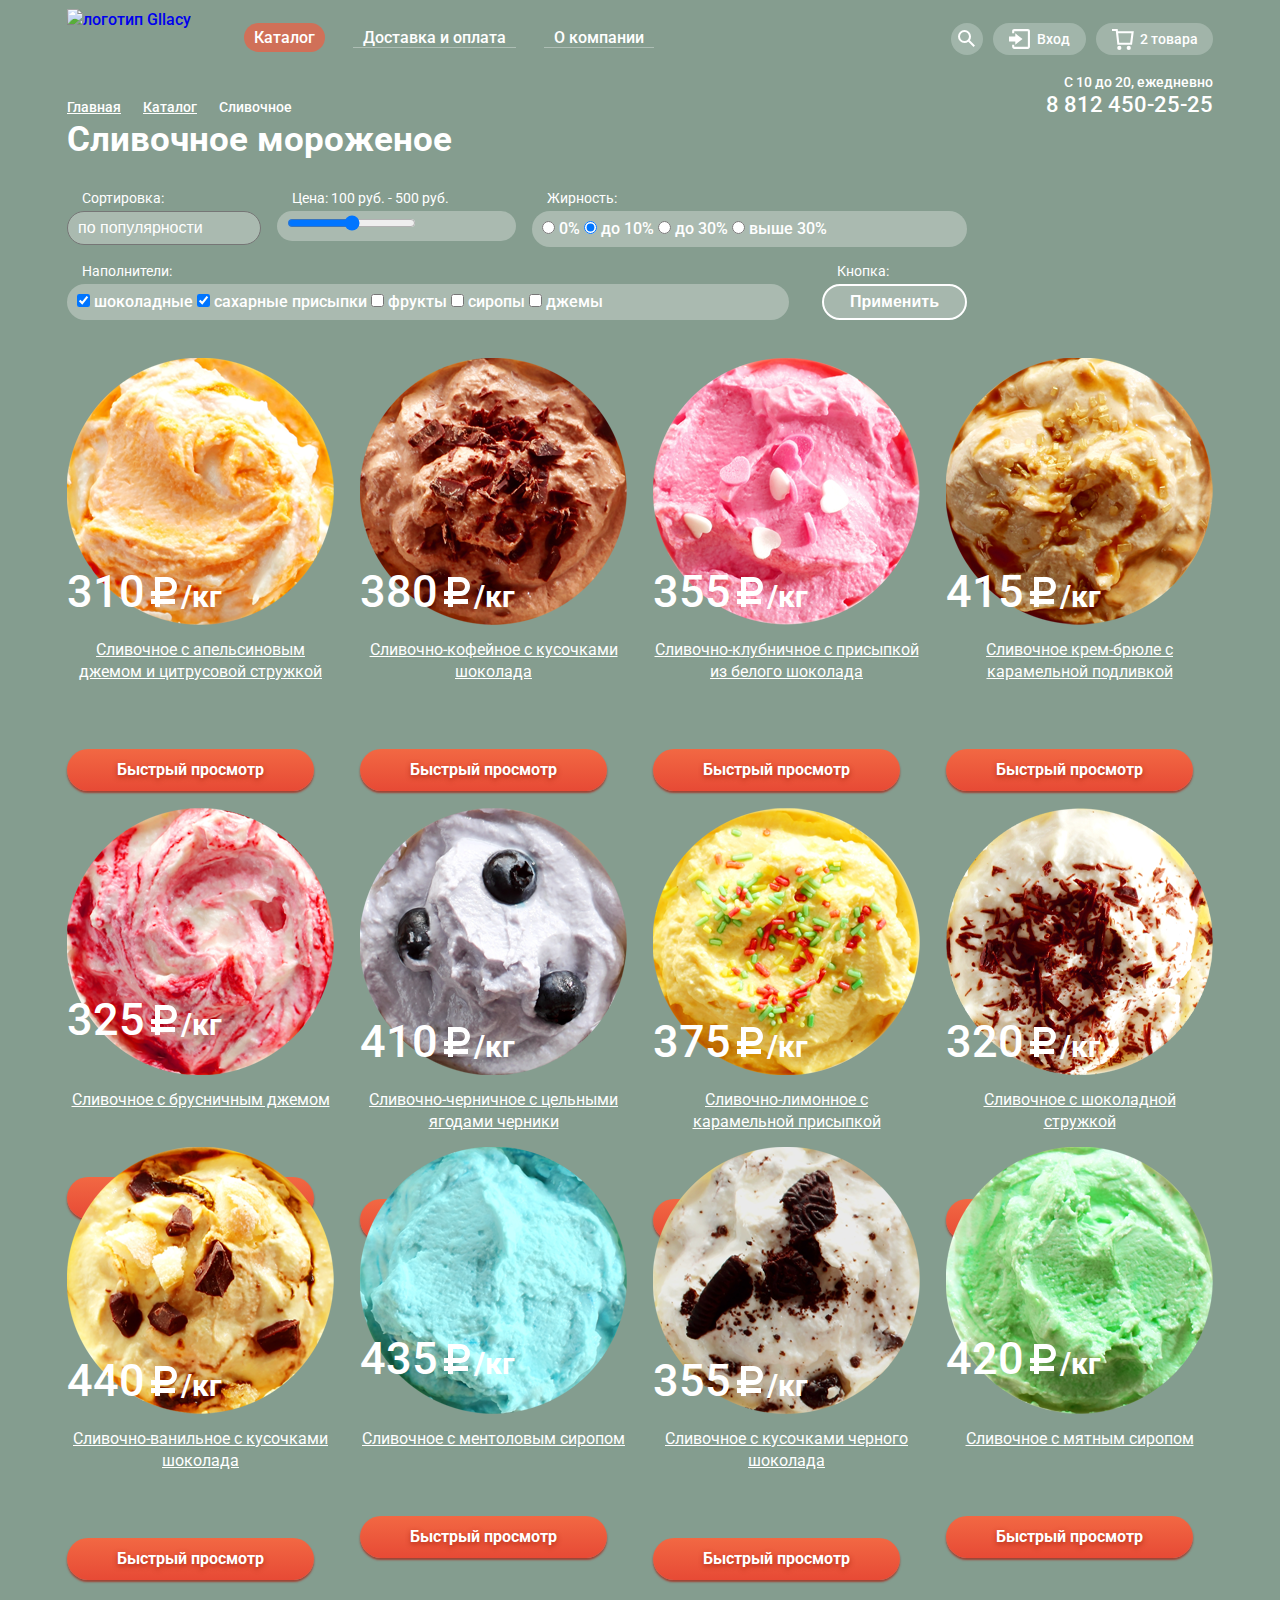
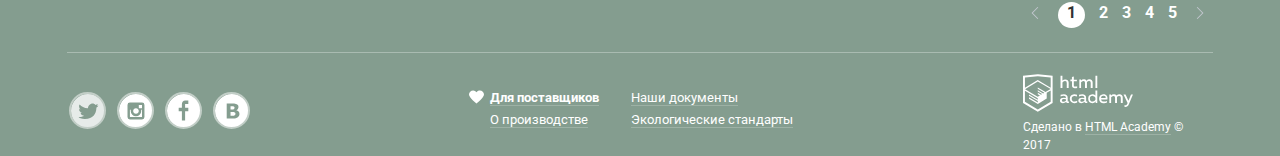
==== commit d6d5250d: "Декоративные элементы каталога" ====
--- a/catalog.html
+++ b/catalog.html
@@ -14,7 +14,7 @@
     <div class="layout-header">
       <nav class="main-navigation">
         <a href="index.html" class="logo-header">
-          <img src="img/logo.svg" alt="логотип Gllacy" width="160" height="70">
+          <img src="img/logo.svg" alt="логотип Gllacy" width="154" height="64">
         </a>
         <ul class="site-navigation">
           <li>
@@ -183,8 +183,7 @@
             <a href="#">
               <img src="img/ice-cream1.png" alt="сливочное мороженое" width="267" height="267">
               <h3 class="hidden-icecream">Сливочное с апельсиновым джемом и цитрусовой стружкой</h3>
-              <div class="price">310 ₽
-                <span class="kilo">/кг</span>
+              <div class="price">310<span class="currency"></span><span class="kilo">/кг</span>
               </div>
             </a>
             <div class="view-item">
@@ -195,9 +194,8 @@
             <a href="#">
               <img src="img/ice-cream2.png" alt="сливочное мороженое" width="267" height="267">
               <h3 class="hidden-icecream">Сливочно-кофейное с кусочками шоколада</h3>
-              <div class="price">380 ₽
-                <span class="kilo">/кг</span>
-              </div>
+              <div class="price">380<span class="currency"></span><span class="kilo">/кг</span>
+                </div>
             </a>
             <div class="view-item">
               <a href="#" class="button">Быстрый просмотр</a>
@@ -207,8 +205,7 @@
             <a href="#">
               <img src="img/ice-cream3.png" alt="сливочное мороженое" width="267" height="267">
               <h3 class="hidden-icecream">Сливочно-клубничное с присыпкой из белого шоколада</h3>
-              <div class="price">355 ₽
-                <span class="kilo">/кг</span>
+              <div class="price">355<span class="currency"></span><span class="kilo">/кг</span>
               </div>
             </a>
             <div class="view-item">
@@ -219,8 +216,7 @@
             <a href="#">
               <img src="img/ice-cream4.png" alt="сливочное мороженое" width="267" height="267">
               <h3 class="hidden-icecream">Сливочное крем-брюле с карамельной подливкой</h3>
-              <div class="price">415 ₽
-                <span class="kilo">/кг</span>
+              <div class="price">415<span class="currency"></span><span class="kilo">/кг</span>
               </div>
             </a>
             <div class="view-item">
@@ -231,8 +227,7 @@
             <a href="#">
               <img src="img/ice-cream5.png" alt="сливочное мороженое" width="267" height="267">
               <h3 class="hidden-icecream">Сливочное с брусничным джемом</h3>
-              <div class="price">325 ₽
-                <span class="kilo">/кг</span>
+              <div class="price">325<span class="currency"></span><span class="kilo">/кг</span>
               </div>
             </a>
             <div class="view-item">
@@ -243,8 +238,7 @@
             <a href="#">
               <img src="img/ice-cream6.png" alt="сливочное мороженое" width="267" height="267">
               <h3 class="hidden-icecream">Сливочно-черничное с цельными ягодами черники </h3>
-              <div class="price">410 ₽
-                <span class="kilo">/кг</span>
+              <div class="price">410<span class="currency"></span><span class="kilo">/кг</span>
               </div>
             </a>
             <div class="view-item">
@@ -255,8 +249,7 @@
             <a href="#">
               <img src="img/ice-cream7.png" alt="сливочное мороженое" width="267" height="267">
               <h3 class="hidden-icecream">Сливочно-лимонное с карамельной присыпкой</h3>
-              <div class="price">375 ₽
-                <span class="kilo">/кг</span>
+              <div class="price">375<span class="currency"></span><span class="kilo">/кг</span>
               </div>
             </a>
             <div class="view-item">
@@ -267,8 +260,7 @@
             <a href="#">
               <img src="img/ice-cream8.png" alt="сливочное мороженое" width="267" height="267">
               <h3 class="hidden-icecream">Сливочное с шоколадной стружкой</h3>
-              <div class="price">320 ₽
-                <span class="kilo">/кг</span>
+              <div class="price">320<span class="currency"></span><span class="kilo">/кг</span>
               </div>
             </a>
             <div class="view-item">
@@ -279,8 +271,7 @@
             <a href="#">
               <img src="img/ice-cream9.png" alt="сливочное мороженое" width="267" height="267">
               <h3 class="hidden-icecream">Сливочно-ванильное с кусочками шоколада</h3>
-              <div class="price">440 ₽
-                <span class="kilo">/кг</span>
+              <div class="price">440<span class="currency"></span><span class="kilo">/кг</span>
               </div>
             </a>
             <div class="view-item">
@@ -291,8 +282,7 @@
             <a href="#">
               <img src="img/ice-cream10.png" alt="сливочное мороженое" width="267" height="267">
               <h3 class="hidden-icecream">Сливочноe с ментоловым сиропом</h3>
-              <div class="price">435 ₽
-                <span class="kilo">/кг</span>
+              <div class="price">435<span class="currency"></span><span class="kilo">/кг</span>
               </div>
             </a>
             <div class="view-item">
@@ -303,8 +293,7 @@
             <a href="#">
               <img src="img/ice-cream11.png" alt="сливочное мороженое" width="267" height="267">
               <h3 class="hidden-icecream">Сливочное с кусочками черного шоколада</h3>
-              <div class="price">355 ₽
-                <span class="kilo">/кг</span>
+              <div class="price">355<span class="currency"></span><span class="kilo">/кг</span>
               </div>
             </a>
             <div class="view-item">
@@ -315,8 +304,7 @@
             <a href="#">
               <img src="img/ice-cream12.png" alt="сливочное мороженое" width="267" height="267">
               <h3 class="hidden-icecream">Сливочное с мятным сиропом</h3>
-              <div class="price">420 ₽
-                <span class="kilo">/кг</span>
+              <div class="price">420<span class="currency"></span><span class="kilo">/кг</span>
               </div>
             </a>
             <div class="view-item">
@@ -348,6 +336,7 @@
     </div>
   </main>
   <footer class="main-footer">
+    <div class="hr-footer"></div>
     <div class="conteiner">
       <ul class="footer-social">
         <li>
@@ -365,7 +354,7 @@
       </ul>
 
       <ul class="footer-navigation">
-        <li>
+        <li class="heart">
           <a href="#" class="bold-item">Для поставщиков</a>
         </li>
         <li>
--- a/css/style.css
+++ b/css/style.css
@@ -38,7 +38,8 @@
 
 .site-navigation a {
     color: #ffffff;
-    border-bottom: 1px solid #adbdb4; 
+    border-bottom: 1px solid #adbdb4;
+    padding: 0 10px;
 }
 
 .site-navigation a:hover {
@@ -46,7 +47,7 @@
     border-radius: 50px;
     padding: 5px 10px;
     color:#333333;
-    border-bottom: none;
+    border-bottom: none;    
 }
 
 .site-navigation a:focus {
@@ -128,12 +129,13 @@
     background-size: 22px;
     background-color: #a1b4a9;
     background-repeat: no-repeat;
-    font-size: 14px;
-    color: #ffffff;
-    line-height: 16px;
     border-radius: 40px;
     background-position: 16px 50%;
-
+    font-size: 14px;
+    color: #ffffff;
+    line-height: 16px;
+    padding: 8px 18px 8px 44px;
+    width: 55px;
 }
 
 /* .header-bag a:hover {
@@ -380,6 +382,8 @@
 }
 
 .breadcrumbs_catalog {
+    margin: 0;
+    padding: 0;
     color: #ffffff;
     font-size: 14px;
     line-height: 16px;
@@ -498,7 +502,7 @@
     font-weight: bold;
     border-radius: 100px;
     border: 2px solid #ffffff;
-    padding: 5px 10px;
+    padding: 7px 10px;
 }
 
 .button-catalog:hover {
@@ -557,10 +561,8 @@
 }
 
 .main-header {
-    margin-top: 9px;
-   
-    /* Временно для сетки */
-    min-height: 113px;
+    margin-top: 9px;  
+ 
 }
 
 .layout-header {
@@ -568,6 +570,7 @@
     width: 1146px;
     padding: 0;
 }
+
 
 .main-navigation {
     height: 100px;
@@ -591,7 +594,7 @@
 }
 
 .site-navigation {
-    width: 675px;
+    width: 680px;
     display: flex;
     justify-content: flex-start;
     padding-left: 0;
@@ -600,12 +603,18 @@
 .site-navigation li {
     margin-right: 28px;
     margin-top: 4px;
-}
-
-.current-item {
+    /* padding-left: 10px;
+    padding-right: 10px; */
+
+}
+
+
+
+.site-navigation .current-item {
     background-color: #d07058;
     border-radius: 40px;
-    padding: 7px 15px;
+    padding: 5px 10px;
+    width: 60px;
     border: none;
 }
 
@@ -645,8 +654,7 @@
 }
 
 .bag {
-    display: block;
-    padding: 8px 35px 8px 44px;
+    display: block;   
 }
 
 
@@ -656,7 +664,6 @@
     font-weight: 500;
     height: 58px;
     width: 267px;
-
 }
 
 .header-mode {
@@ -670,7 +677,8 @@
 .layout-container {
     width: 1146px;
     margin: 0 auto; 
-    padding: 0;   
+    padding: 0; 
+    
   
 }
 
@@ -938,6 +946,13 @@
    padding-bottom: 15px;
 }
 
+.hr-footer {
+    width: 1146px;
+    height: 1px;
+    margin: auto;
+    border-bottom: 1px solid #a9bbb1;
+}
+
 .main-footer>.conteiner {
     width: 1146px;
     margin: 0 auto;
@@ -953,7 +968,7 @@
     display: flex;
     flex-direction: row;
     width: 267px;
-    height: 32px;
+    height: 34px;
     justify-content: flex-start;
     margin-top: 24px;
     margin-left: 2px;
@@ -962,35 +977,48 @@
 .footer-social li {
     margin-right: 11px;
     padding: 0;
-    width: 34px;
-    height: 34px;
+    width: 33px;
+    height: 33px;
     border: 2px solid #c2cec7; 
-    border-radius: 50%;  
-}
-
-.footer-social li:first-child {
+    border-radius: 50%; 
+    box-shadow: none; 
+}
+
+
+
+.footer-social li:nth-child(1) {
     background-image: url(../img/twitter.svg);
     background-repeat: no-repeat;
-    background-size: 32;  
+    background-size: 34px;
+    width: 33px;
+    height: 33px;
+}
+
+.social-button:hover {
+    background-image: url(../img/twitter-hover.svg);
+    background-repeat: no-repeat;
+    background-size: 34px;
 }
 
 .footer-social li:nth-child(2) {
     background-image: url(../img/instagram.svg);
     background-repeat: no-repeat;
-    background-size: 32;  
+    background-size: 34px;  
+    
 }
 
 .footer-social li:nth-child(3) {
     background-image: url(../img/fb.svg);
     background-repeat: no-repeat;
-    background-size: 32;  
+    background-size: 34px; 
 }
 
 .footer-social li:nth-child(4) {
     background-image: url(../img/vk.svg);
     background-repeat: no-repeat;
-    background-size: 32;  
-}
+    background-size: 34px;
+}
+
 
 .footer-navigation {
     margin: 0;
@@ -1092,46 +1120,91 @@
 /*сетка каталога */
 
 .breadcrumbs_catalog {
-    margin: 0;
-    padding: 0;
+    margin-top: -10px;
     display: flex;
     flex-direction: row;
     justify-content: flex-start;
     width: 267px;
-    height: 22px;
+    
 } 
 .breadcrumbs_catalog li{
     width: 67px;
     margin-right: 9px;
 }
 
+.page-title {
+    padding: 0;
+    margin: 0;
+    font-size: 35px;
+    line-height: 41px;
+    font-weight: 700;
+    margin: 4px 0 20px;
+}
+
 .filter-form {
-    width: 964px;
-    display: flex;
+    margin-top: 30px;
+    width: 900px;
+    display: flex;
+    flex-direction: row;
     flex-wrap: wrap;
     justify-content: space-between;
-    align-content: center;
+    align-content: space-between;
+    height: 130px;
+}
+
+fieldset {
+    border: none;
+    padding: 0;
+    margin: 0;
+}
+
+legend {
+    font-size: 14px;
+    line-height: 16px;
+    font-weight: 400;
+    margin: 15px 15px 5px;
+
 }
 
 .sort select {
     width: 194px;
-    
+    padding: 7px 10px;
+
+    -webkit-appearance: none;
+    
+    
+}
+
+.sort select::after {
+    content: "\2BC6";
+    display: block;
+    position: absolute;
+    right: -10px;
+    bottom: 10px;
+    font-size: 18px;
+    width: 18px;
+    height: 18px;
+    color: #ffffff;
 }
 
 .range-price {
     width: 219px;
+    padding: 4px 10px;
 }
 
 .radio-fat {
     width: 415px;
+    padding: 7px 10px;
 }
 
 .additive-checkbox {
     width: 702px;
+    padding: 7px 10px;
 }
 
 .button-catalog {
     width: 145px;
+   
 }
 
 .items-catalog {
@@ -1164,10 +1237,34 @@
     align-self: flex-end;     
 }
 
+.pagination-arrow-left {
+    background-image: url("../img/icon-right-small.svg");
+    background-repeat: no-repeat;
+    background-position-x: 5px;
+    background-position-y: 5px;
+    transform: rotateY(180deg);
+
+    width: 15px;
+    height: 20px;
+}
+
+.pagination-arrow-right {
+    background-image: url("../img/icon-right-small.svg");
+    background-repeat: no-repeat;
+    background-position-x: 5px;
+    background-position-y: 5px;
+    
+
+    width: 15px;
+    height: 20px;
+}
+
 .pagination-list li {
     
     text-align: center;
     margin: 7px; 
+    margin-top: 100px;
+
 }
 
 
@@ -1177,7 +1274,7 @@
 .site-wrapper {
     min-width: 940px;
     background-color: #849d8f;
-    background-image: url("../img/slider-item1.png");
+    background-image: url("../img/slider-item4.png");
     background-repeat: no-repeat;
     background-position: top center;
     
@@ -1211,7 +1308,8 @@
     width: 700px;
     margin: 0 auto;
     margin-bottom: 27px;
-    
+    margin-top: 10px; 
+
     font-size: 60px;
     line-height: 60px;
     font-weight: 800;
@@ -1279,7 +1377,7 @@
 
   #product-1:checked ~ .site-wrapper {
     background-color: #849d8f;
-    background-image: url("../img/slider-item1.png");
+    background-image: url("../img/slider-item4.png");
   }
   
   #product-2:checked ~ .site-wrapper {
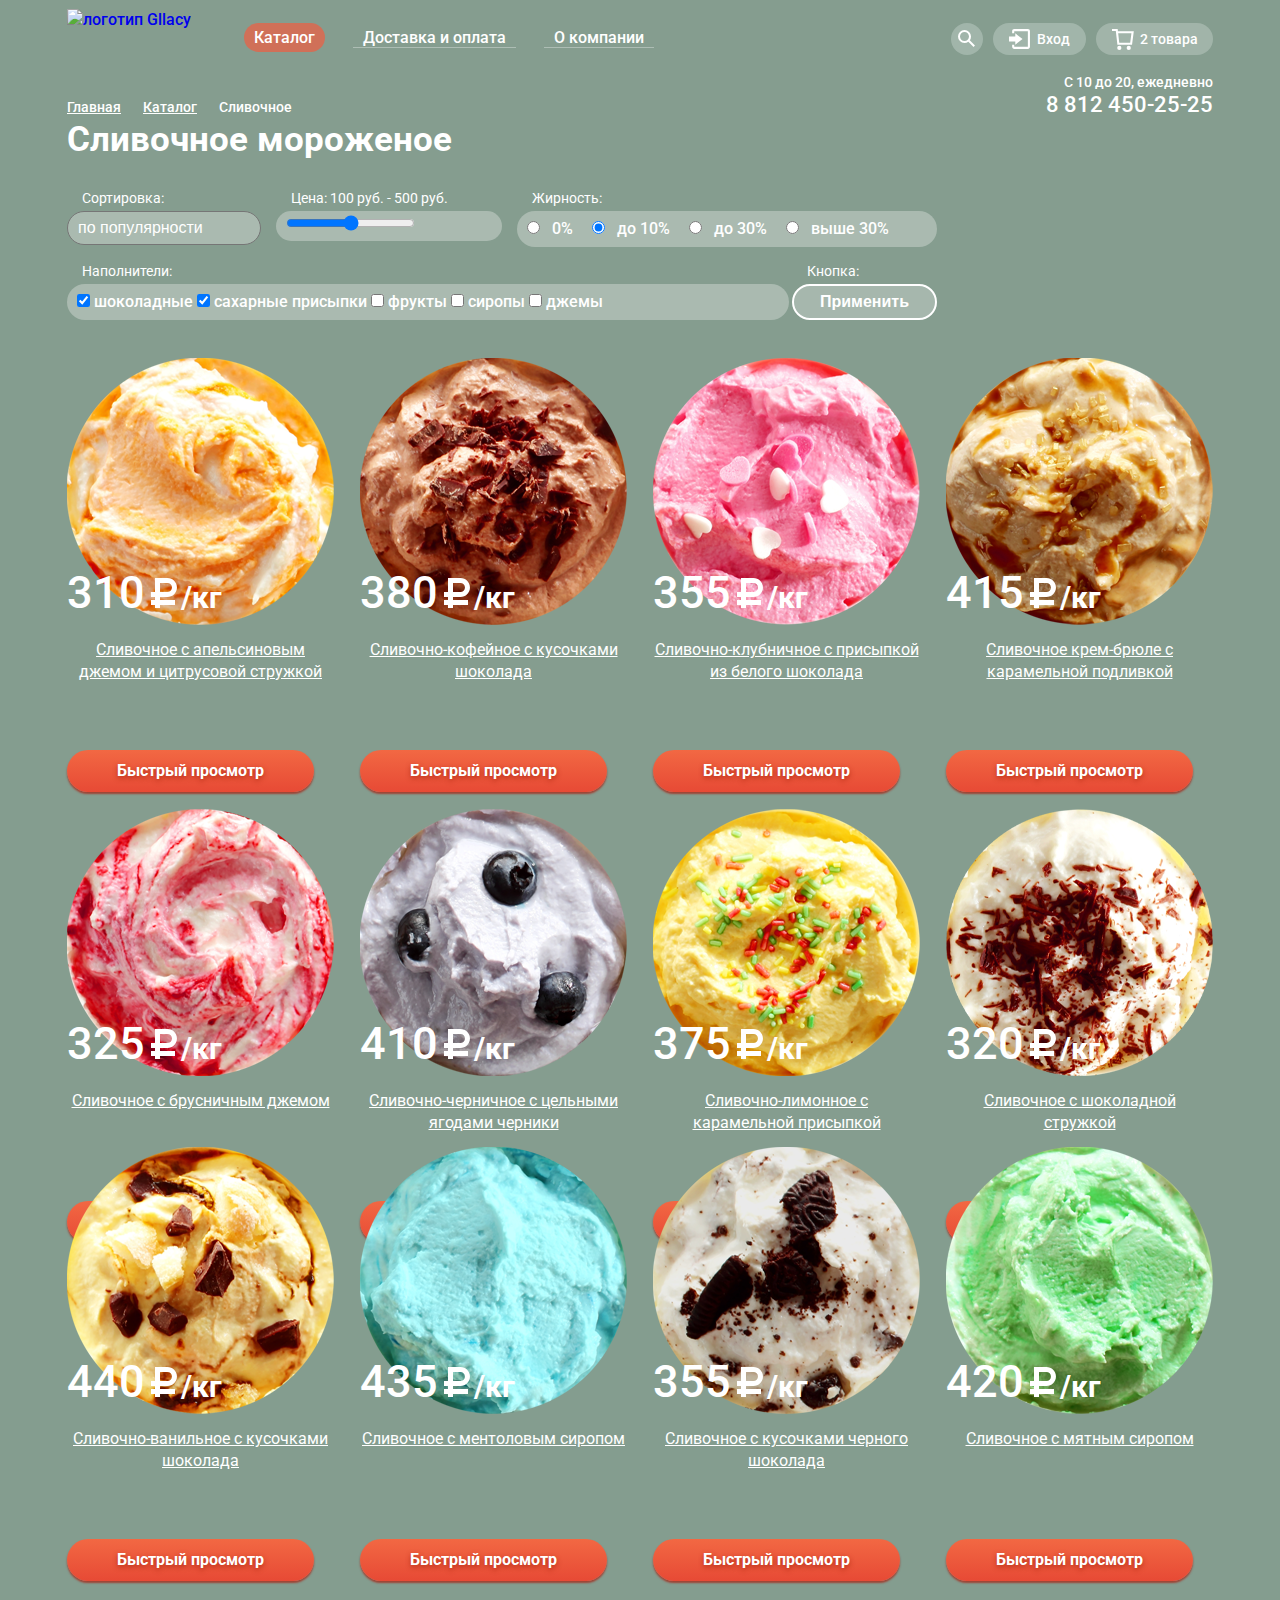
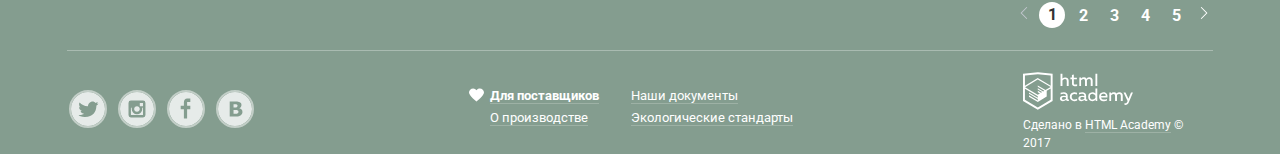
==== commit 1b795100: "Стилизация пагинации и соц. сетей" ====
--- a/catalog.html
+++ b/catalog.html
@@ -195,7 +195,7 @@
               <img src="img/ice-cream2.png" alt="сливочное мороженое" width="267" height="267">
               <h3 class="hidden-icecream">Сливочно-кофейное с кусочками шоколада</h3>
               <div class="price">380<span class="currency"></span><span class="kilo">/кг</span>
-                </div>
+              </div>
             </a>
             <div class="view-item">
               <a href="#" class="button">Быстрый просмотр</a>
@@ -315,9 +315,7 @@
         </ul>
         <ul class="pagination-list">
           <li class="pagination-arrow-left"></li>
-          <li class="pagination-item-current">
-            <a>1</a>
-          </li>
+          <li class="pagination-item-current">1</li>
           <li class="pagination-item">
             <a href="#">2</a>
           </li>
@@ -339,20 +337,19 @@
     <div class="hr-footer"></div>
     <div class="conteiner">
       <ul class="footer-social">
-        <li>
-          <a class="social-button" href="#"></a>
-        </li>
-        <li>
-          <a class="social-button" href="#"></a>
-        </li>
-        <li>
-          <a class="social-button" href="#"></a>
-        </li>
-        <li>
-          <a class="social-button" href="#"></a>
+        <li class="button-twitter">
+          <a href="#"></a>
+        </li>
+        <li class="button-instagram">
+          <a href="#"></a>
+        </li>
+        <li class="button-fb">
+          <a href="#"></a>
+        </li>
+        <li class="button-vk">
+          <a href="#"></a>
         </li>
       </ul>
-
       <ul class="footer-navigation">
         <li class="heart">
           <a href="#" class="bold-item">Для поставщиков</a>
--- a/css/style.css
+++ b/css/style.css
@@ -457,33 +457,36 @@
     font-weight: 700;
 }
 
+.pagination-list  {
+    list-style: none;
+}
+
 .pagination-list a {
     font-size: 16px;
-    line-height: 18px;
+    line-height: 28px;
     color: #ffffff;
     list-style: none;
+    padding: 8px;
 }
 
 .pagination-item-current {
-    border-radius: 100%;
+    border-radius: 50%;
     background-color: #ffffff;
-    display: block;
-     
-   
-    width: 27px;
+    color: #323232;
+    width: 26px;
+    height: 24px;
+    padding-top: 2px;
+        
+    font-weight: 700;
+    display: inline-block;
+    text-align: center;
+}
+
+.pagination-list .pagination-item:hover {
+    border-radius: 50%;
+    background-color: #9db1a5;
+    width: 26px;
     height: 26px;
-    
-}
-
-.pagination-item-current a{
-    color: #323232;
-    font-size: 16px;
-    line-height: 18px; 
-  
-}
-
-.pagination-list  {
-    list-style: none;
 }
 
 .footer-social a{
@@ -977,8 +980,8 @@
 .footer-social li {
     margin-right: 11px;
     padding: 0;
-    width: 33px;
-    height: 33px;
+    width: 34px;
+    height: 34px;
     border: 2px solid #c2cec7; 
     border-radius: 50%; 
     box-shadow: none; 
@@ -986,35 +989,76 @@
 
 
 
-.footer-social li:nth-child(1) {
+.footer-social .button-twitter {
+   
     background-image: url(../img/twitter.svg);
     background-repeat: no-repeat;
     background-size: 34px;
-    width: 33px;
-    height: 33px;
-}
-
-.social-button:hover {
+
+}
+
+.footer-social .button-twitter:hover {
     background-image: url(../img/twitter-hover.svg);
     background-repeat: no-repeat;
     background-size: 34px;
 }
 
-.footer-social li:nth-child(2) {
+.footer-social .button-twitter:active {
+    background-image: url(../img/twitter-active.svg);
+    background-repeat: no-repeat;
+    background-size: 34px;
+}
+
+.footer-social .button-instagram {
     background-image: url(../img/instagram.svg);
     background-repeat: no-repeat;
     background-size: 34px;  
-    
-}
-
-.footer-social li:nth-child(3) {
+}
+
+.footer-social .button-instagram:hover {
+    background-image: url(../img/instagram-hover.svg);
+    background-repeat: no-repeat;
+    background-size: 34px;  
+}
+
+.footer-social .button-instagram:active {
+    background-image: url(../img/instagram-active.svg);
+    background-repeat: no-repeat;
+    background-size: 34px;  
+}
+
+.footer-social .button-fb {
     background-image: url(../img/fb.svg);
     background-repeat: no-repeat;
     background-size: 34px; 
 }
 
-.footer-social li:nth-child(4) {
+.footer-social .button-fb:hover {
+    background-image: url(../img/fb-hover.svg);
+    background-repeat: no-repeat;
+    background-size: 34px; 
+}
+
+.footer-social .button-fb:active {
+    background-image: url(../img/fb-active.svg);
+    background-repeat: no-repeat;
+    background-size: 34px; 
+}
+
+.footer-social .button-vk {
     background-image: url(../img/vk.svg);
+    background-repeat: no-repeat;
+    background-size: 34px;
+}
+
+.footer-social .button-vk:hover {
+    background-image: url(../img/vk-hover.svg);
+    background-repeat: no-repeat;
+    background-size: 34px;
+}
+
+.footer-social .button-vk:active {
+    background-image: url(../img/vk-active.svg);
     background-repeat: no-repeat;
     background-size: 34px;
 }
@@ -1103,6 +1147,7 @@
 .hidden-icecream {
     text-align: center;
     margin-top: 8px;
+    height: 45px;
 }
 
 .item-hit {
@@ -1132,6 +1177,18 @@
     margin-right: 9px;
 }
 
+
+/* не получилось сделать=((((
+
+breadcrumbs_catalog li:after {
+    content: "»";
+    color: #ffffff;
+    font-size: 16px;
+    padding: 2px;
+    
+    opacity: 1;
+} */
+
 .page-title {
     padding: 0;
     margin: 0;
@@ -1143,7 +1200,7 @@
 
 .filter-form {
     margin-top: 30px;
-    width: 900px;
+    width: 870px;
     display: flex;
     flex-direction: row;
     flex-wrap: wrap;
@@ -1188,13 +1245,21 @@
 }
 
 .range-price {
-    width: 219px;
+    width: 206px;
     padding: 4px 10px;
 }
 
 .radio-fat {
-    width: 415px;
+    width: 400px;
     padding: 7px 10px;
+}
+
+.radio-fat input {
+    margin-right: 8px;
+}
+
+.radio-fat label {
+    margin-right: 15px;
 }
 
 .additive-checkbox {
@@ -1249,25 +1314,21 @@
 }
 
 .pagination-arrow-right {
-    background-image: url("../img/icon-right-small.svg");
+    background-image: url("../img/icon-right-small-white.svg");
     background-repeat: no-repeat;
     background-position-x: 5px;
     background-position-y: 5px;
     
-
     width: 15px;
     height: 20px;
 }
 
 .pagination-list li {
     
-    text-align: center;
-    margin: 7px; 
+    margin: 3px; 
     margin-top: 100px;
 
 }
-
-
 
 /* Слайдер */
 
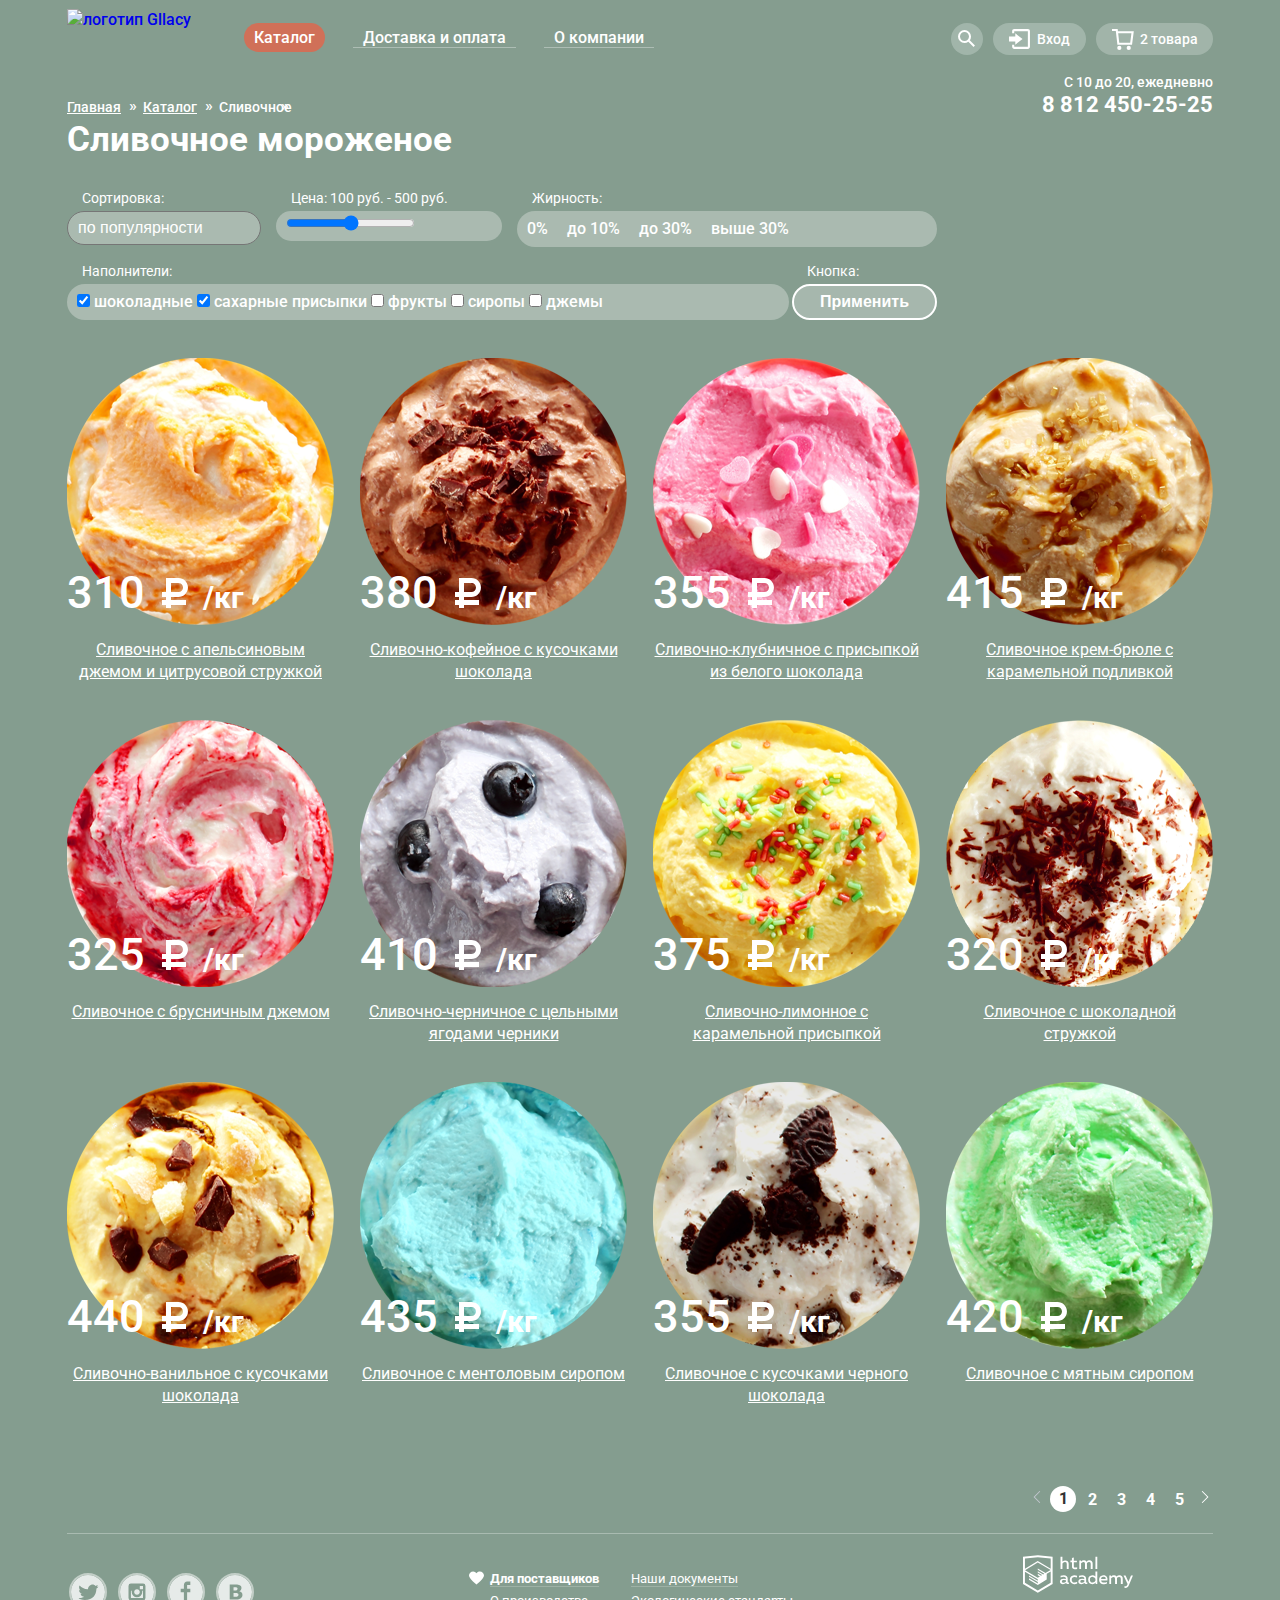
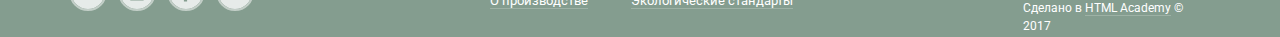
==== commit 91228a7c: "стилизация каталога" ====
--- a/catalog.html
+++ b/catalog.html
@@ -133,16 +133,16 @@
             <legend class="form-header">Жирность:</legend>
             <div class="radio-fat">
 
-              <input type="radio" value="0%" name="fat" id="fat-0">
+              <input class="visually-hidden fat-input fat-input-radio" type="radio" value="0%" name="fat" id="fat-0">
               <label for="fat-0">0%</label>
 
-              <input type="radio" value="до 10%" name="fat" id="fat-10" checked>
+              <input class="visually-hidden fat-input fat-input-radio" type="radio" value="до 10%" name="fat" id="fat-10" checked>
               <label for="fat-10">до 10%</label>
 
-              <input type="radio" value="до 30%" name="fat" id="fat-30">
+              <input class="visually-hidden fat-input fat-input-radio" type="radio" value="до 30%" name="fat" id="fat-30">
               <label for="fat-30">до 30%</label>
 
-              <input type="radio" value="выше 30%" name="fat" id="more-30-fat">
+              <input class="visually-hidden fat-input fat-input-radio" type="radio" value="выше 30%" name="fat" id="more-30-fat">
               <label for="more-30-fat">выше 30%</label>
             </div>
           </fieldset>
@@ -183,29 +183,36 @@
             <a href="#">
               <img src="img/ice-cream1.png" alt="сливочное мороженое" width="267" height="267">
               <h3 class="hidden-icecream">Сливочное с апельсиновым джемом и цитрусовой стружкой</h3>
-              <div class="price">310<span class="currency"></span><span class="kilo">/кг</span>
-              </div>
-            </a>
-            <div class="view-item">
-              <a href="#" class="button">Быстрый просмотр</a>
-            </div>
+              <div class="price">310
+                <span class="currency"></span>
+                <span class="kilo">/кг</span>
+              </div>
+              <div class="view-item">
+                <a href="#" class="button">Быстрый просмотр</a>
+              </div>
+            </a>
+
           </li>
           <li class="item-container">
             <a href="#">
               <img src="img/ice-cream2.png" alt="сливочное мороженое" width="267" height="267">
               <h3 class="hidden-icecream">Сливочно-кофейное с кусочками шоколада</h3>
-              <div class="price">380<span class="currency"></span><span class="kilo">/кг</span>
-              </div>
-            </a>
-            <div class="view-item">
-              <a href="#" class="button">Быстрый просмотр</a>
-            </div>
-          </li>
-          <li class="item-container-current">
+              <div class="price">380
+                <span class="currency"></span>
+                <span class="kilo">/кг</span>
+              </div>
+            </a>
+            <div class="view-item">
+              <a href="#" class="button">Быстрый просмотр</a>
+            </div>
+          </li>
+          <li class="item-container">
             <a href="#">
               <img src="img/ice-cream3.png" alt="сливочное мороженое" width="267" height="267">
               <h3 class="hidden-icecream">Сливочно-клубничное с присыпкой из белого шоколада</h3>
-              <div class="price">355<span class="currency"></span><span class="kilo">/кг</span>
+              <div class="price">355
+                <span class="currency"></span>
+                <span class="kilo">/кг</span>
               </div>
             </a>
             <div class="view-item">
@@ -216,7 +223,9 @@
             <a href="#">
               <img src="img/ice-cream4.png" alt="сливочное мороженое" width="267" height="267">
               <h3 class="hidden-icecream">Сливочное крем-брюле с карамельной подливкой</h3>
-              <div class="price">415<span class="currency"></span><span class="kilo">/кг</span>
+              <div class="price">415
+                <span class="currency"></span>
+                <span class="kilo">/кг</span>
               </div>
             </a>
             <div class="view-item">
@@ -227,7 +236,9 @@
             <a href="#">
               <img src="img/ice-cream5.png" alt="сливочное мороженое" width="267" height="267">
               <h3 class="hidden-icecream">Сливочное с брусничным джемом</h3>
-              <div class="price">325<span class="currency"></span><span class="kilo">/кг</span>
+              <div class="price">325
+                <span class="currency"></span>
+                <span class="kilo">/кг</span>
               </div>
             </a>
             <div class="view-item">
@@ -238,7 +249,9 @@
             <a href="#">
               <img src="img/ice-cream6.png" alt="сливочное мороженое" width="267" height="267">
               <h3 class="hidden-icecream">Сливочно-черничное с цельными ягодами черники </h3>
-              <div class="price">410<span class="currency"></span><span class="kilo">/кг</span>
+              <div class="price">410
+                <span class="currency"></span>
+                <span class="kilo">/кг</span>
               </div>
             </a>
             <div class="view-item">
@@ -249,7 +262,9 @@
             <a href="#">
               <img src="img/ice-cream7.png" alt="сливочное мороженое" width="267" height="267">
               <h3 class="hidden-icecream">Сливочно-лимонное с карамельной присыпкой</h3>
-              <div class="price">375<span class="currency"></span><span class="kilo">/кг</span>
+              <div class="price">375
+                <span class="currency"></span>
+                <span class="kilo">/кг</span>
               </div>
             </a>
             <div class="view-item">
@@ -260,7 +275,9 @@
             <a href="#">
               <img src="img/ice-cream8.png" alt="сливочное мороженое" width="267" height="267">
               <h3 class="hidden-icecream">Сливочное с шоколадной стружкой</h3>
-              <div class="price">320<span class="currency"></span><span class="kilo">/кг</span>
+              <div class="price">320
+                <span class="currency"></span>
+                <span class="kilo">/кг</span>
               </div>
             </a>
             <div class="view-item">
@@ -271,7 +288,9 @@
             <a href="#">
               <img src="img/ice-cream9.png" alt="сливочное мороженое" width="267" height="267">
               <h3 class="hidden-icecream">Сливочно-ванильное с кусочками шоколада</h3>
-              <div class="price">440<span class="currency"></span><span class="kilo">/кг</span>
+              <div class="price">440
+                <span class="currency"></span>
+                <span class="kilo">/кг</span>
               </div>
             </a>
             <div class="view-item">
@@ -282,7 +301,9 @@
             <a href="#">
               <img src="img/ice-cream10.png" alt="сливочное мороженое" width="267" height="267">
               <h3 class="hidden-icecream">Сливочноe с ментоловым сиропом</h3>
-              <div class="price">435<span class="currency"></span><span class="kilo">/кг</span>
+              <div class="price">435
+                <span class="currency"></span>
+                <span class="kilo">/кг</span>
               </div>
             </a>
             <div class="view-item">
@@ -293,7 +314,9 @@
             <a href="#">
               <img src="img/ice-cream11.png" alt="сливочное мороженое" width="267" height="267">
               <h3 class="hidden-icecream">Сливочное с кусочками черного шоколада</h3>
-              <div class="price">355<span class="currency"></span><span class="kilo">/кг</span>
+              <div class="price">355
+                <span class="currency"></span>
+                <span class="kilo">/кг</span>
               </div>
             </a>
             <div class="view-item">
@@ -304,7 +327,9 @@
             <a href="#">
               <img src="img/ice-cream12.png" alt="сливочное мороженое" width="267" height="267">
               <h3 class="hidden-icecream">Сливочное с мятным сиропом</h3>
-              <div class="price">420<span class="currency"></span><span class="kilo">/кг</span>
+              <div class="price">420
+                <span class="currency"></span>
+                <span class="kilo">/кг</span>
               </div>
             </a>
             <div class="view-item">
--- a/css/style.css
+++ b/css/style.css
@@ -564,7 +564,7 @@
 }
 
 .main-header {
-    margin-top: 9px;  
+    padding-top: 9px;  
  
 }
 
@@ -676,6 +676,7 @@
 .header-mode a {
     font-size: 22px;
     line-height: 24px;
+    font-weight: 700;
 }
 .layout-container {
     width: 1146px;
@@ -747,6 +748,7 @@
     display: flex;
     flex-direction: row;
     justify-content: space-between;
+    align-content: flex-start;
     margin: 0;
     padding: 0; 
     width: 100%;   
@@ -754,12 +756,38 @@
 
 .item-container {
     width: 267px;
-    height: 322px;
-    margin: 0;
-    padding: 0; 
-    
-
-}
+    height: 362px;
+    margin: 0;
+    padding: 0;
+    position: relative;  
+}
+
+.view-item {
+    margin: 0;
+    padding: 0;
+    width: 267px;
+    height: 45px;
+    display: none;
+} 
+
+.item-container:hover .view-item {
+    position: absolute;
+    bottom: 24px;
+    left: 25px;
+    display: block;
+    
+}
+
+.item-container:hover {
+    background-color: rgba(157,177,165,0.8);
+    width: 267px;
+    height: 390px;
+    border-radius: 10px;
+    padding: 5px 13px;    
+}
+
+
+    
 
 .features {
     height: 307px;    
@@ -1175,19 +1203,22 @@
 .breadcrumbs_catalog li{
     width: 67px;
     margin-right: 9px;
-}
-
-
-/* не получилось сделать=((((
-
-breadcrumbs_catalog li:after {
+    position: relative;
+}
+
+
+
+.breadcrumbs_catalog li::after {
     content: "»";
     color: #ffffff;
     font-size: 16px;
-    padding: 2px;
-    
-    opacity: 1;
-} */
+    position: absolute;
+    top: -1px;
+    right: -15px; 
+    width: 20px;
+    height: 20px;
+    
+} 
 
 .page-title {
     padding: 0;
@@ -1215,6 +1246,12 @@
     margin: 0;
 }
 
+fieldset label {
+    user-select: none;
+    position: relative;
+    display: inline-block;
+}
+
 legend {
     font-size: 14px;
     line-height: 16px;
@@ -1228,16 +1265,16 @@
     padding: 7px 10px;
 
     -webkit-appearance: none;
-    
-    
+    display: relative;
+ 
 }
 
 .sort select::after {
-    content: "\2BC6";
+    content: "⯆";
     display: block;
     position: absolute;
-    right: -10px;
-    bottom: 10px;
+    right: 0px;
+    top: 0px;
     font-size: 18px;
     width: 18px;
     height: 18px;
@@ -1254,13 +1291,36 @@
     padding: 7px 10px;
 }
 
+.radio-fat lable::before {
+    content:"";
+    position: absolute;
+
+    left: -42px;
+    top: 0px;
+
+    width: 25px;
+    height: 25px;
+
+    border: 2px solid #000000;
+}
+
+.radio-fat lable::after {
+    content:"";
+    position: absolute;
+
+    width: 15px;
+    height: 15px;
+
+    border: 2px solid #ffffff;
+}
+
 .radio-fat input {
     margin-right: 8px;
 }
 
 .radio-fat label {
     margin-right: 15px;
-}
+} 
 
 .additive-checkbox {
     width: 702px;
@@ -1272,7 +1332,10 @@
    
 }
 
-.items-catalog {
+
+
+.items-catalog,
+.items {
     margin-top: 38px;
     display: flex;
     flex-direction: column;
@@ -1283,10 +1346,9 @@
 
 .product-items {
     width: 100%;
-    height: 1128px;
-    display: flex;
-    flex-wrap: wrap;
-    
+    height: 1110px;
+    display: flex;
+    flex-wrap: wrap;   
 }
 
 .product-items li {
@@ -1325,8 +1387,8 @@
 
 .pagination-list li {
     
-    margin: 3px; 
-    margin-top: 100px;
+    margin: 2px; 
+    
 
 }
 
@@ -1335,7 +1397,7 @@
 .site-wrapper {
     min-width: 940px;
     background-color: #849d8f;
-    background-image: url("../img/slider-item4.png");
+    background-image: url("../img/slider-item1.png");
     background-repeat: no-repeat;
     background-position: top center;
     
@@ -1438,7 +1500,7 @@
 
   #product-1:checked ~ .site-wrapper {
     background-color: #849d8f;
-    background-image: url("../img/slider-item4.png");
+    background-image: url("../img/slider-item1.png");
   }
   
   #product-2:checked ~ .site-wrapper {
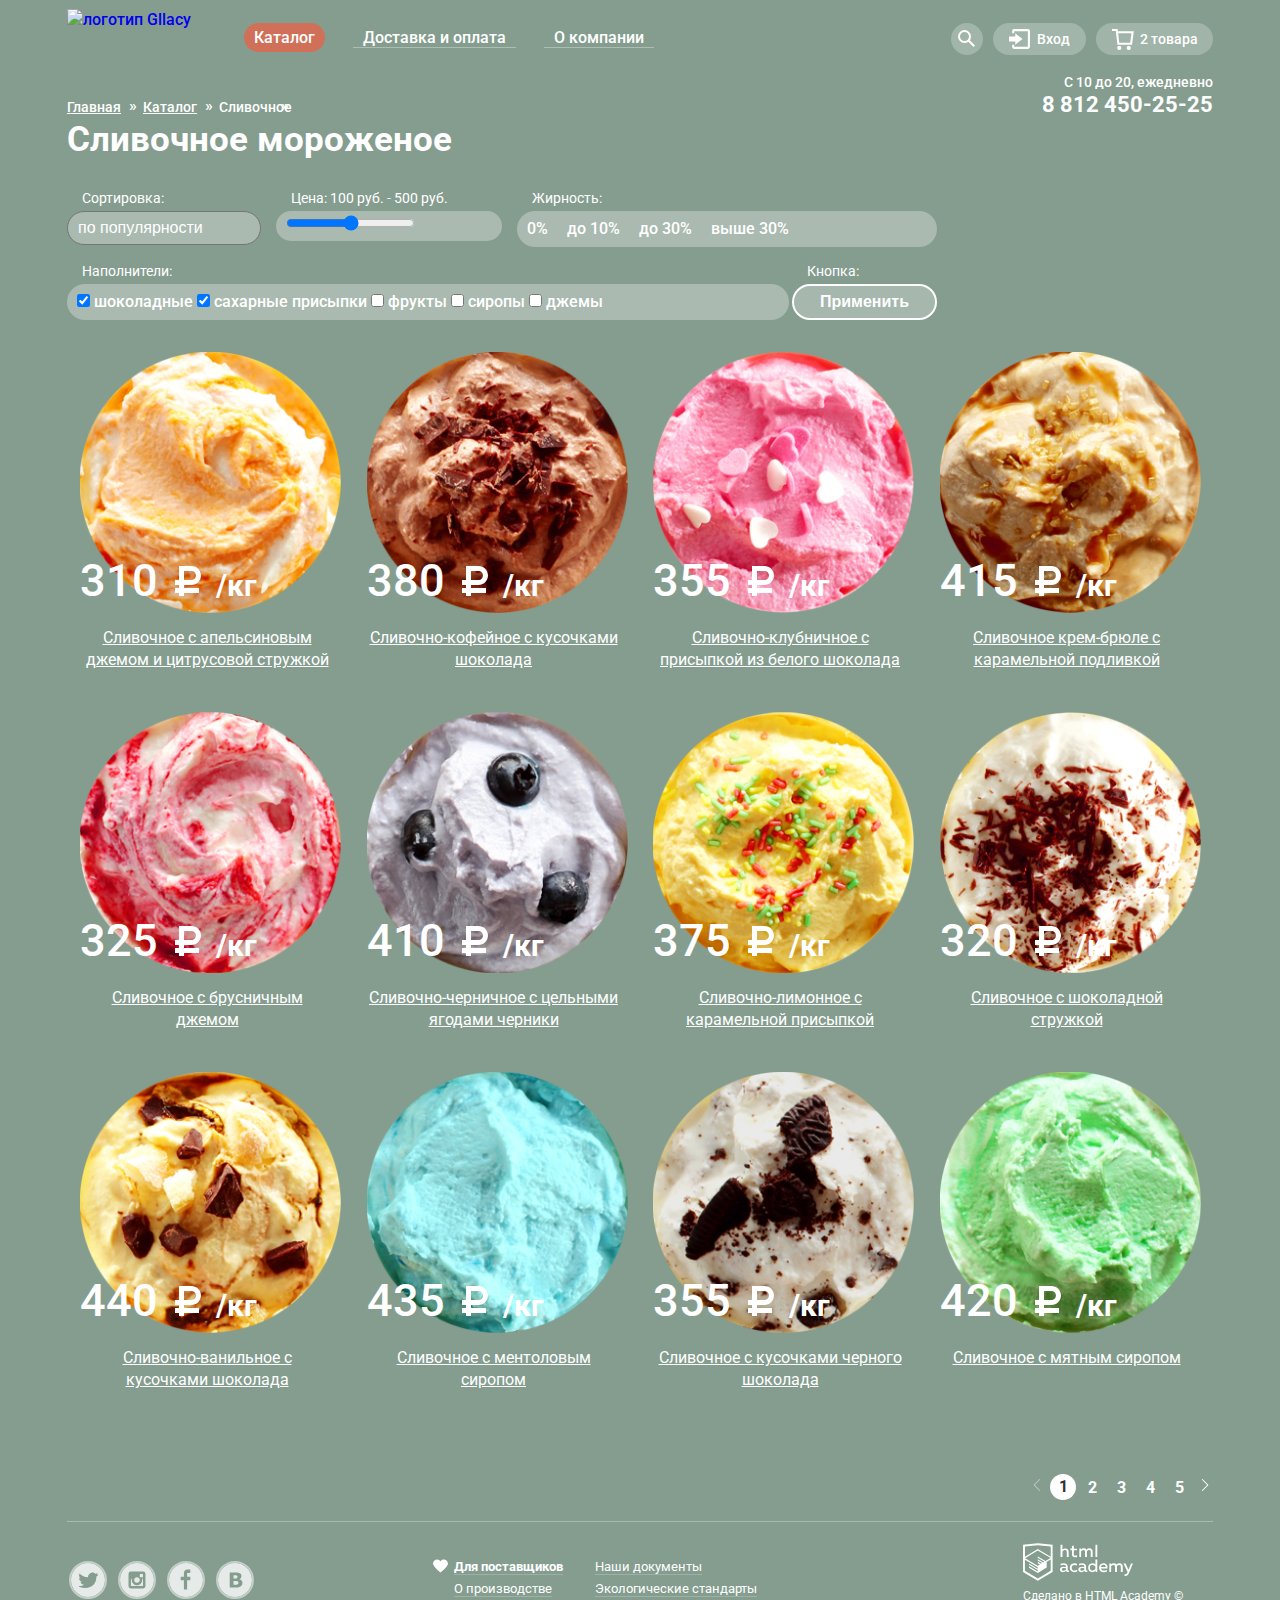
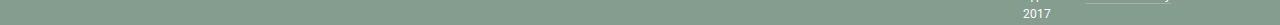
==== commit 88287160: "Доработка каталога" ====
--- a/catalog.html
+++ b/catalog.html
@@ -181,7 +181,7 @@
         <ul class="product-items">
           <li class="item-container">
             <a href="#">
-              <img src="img/ice-cream1.png" alt="сливочное мороженое" width="267" height="267">
+              <img src="img/ice-cream1.png" alt="сливочное мороженое" >
               <h3 class="hidden-icecream">Сливочное с апельсиновым джемом и цитрусовой стружкой</h3>
               <div class="price">310
                 <span class="currency"></span>
@@ -195,7 +195,7 @@
           </li>
           <li class="item-container">
             <a href="#">
-              <img src="img/ice-cream2.png" alt="сливочное мороженое" width="267" height="267">
+              <img src="img/ice-cream2.png" alt="сливочное мороженое">
               <h3 class="hidden-icecream">Сливочно-кофейное с кусочками шоколада</h3>
               <div class="price">380
                 <span class="currency"></span>
@@ -208,7 +208,7 @@
           </li>
           <li class="item-container">
             <a href="#">
-              <img src="img/ice-cream3.png" alt="сливочное мороженое" width="267" height="267">
+              <img src="img/ice-cream3.png" alt="сливочное мороженое" >
               <h3 class="hidden-icecream">Сливочно-клубничное с присыпкой из белого шоколада</h3>
               <div class="price">355
                 <span class="currency"></span>
@@ -221,7 +221,7 @@
           </li>
           <li class="item-container">
             <a href="#">
-              <img src="img/ice-cream4.png" alt="сливочное мороженое" width="267" height="267">
+              <img src="img/ice-cream4.png" alt="сливочное мороженое">
               <h3 class="hidden-icecream">Сливочное крем-брюле с карамельной подливкой</h3>
               <div class="price">415
                 <span class="currency"></span>
@@ -234,7 +234,7 @@
           </li>
           <li class="item-container">
             <a href="#">
-              <img src="img/ice-cream5.png" alt="сливочное мороженое" width="267" height="267">
+              <img src="img/ice-cream5.png" alt="сливочное мороженое" >
               <h3 class="hidden-icecream">Сливочное с брусничным джемом</h3>
               <div class="price">325
                 <span class="currency"></span>
@@ -247,7 +247,7 @@
           </li>
           <li class="item-container">
             <a href="#">
-              <img src="img/ice-cream6.png" alt="сливочное мороженое" width="267" height="267">
+              <img src="img/ice-cream6.png" alt="сливочное мороженое" >
               <h3 class="hidden-icecream">Сливочно-черничное с цельными ягодами черники </h3>
               <div class="price">410
                 <span class="currency"></span>
@@ -260,7 +260,7 @@
           </li>
           <li class="item-container">
             <a href="#">
-              <img src="img/ice-cream7.png" alt="сливочное мороженое" width="267" height="267">
+              <img src="img/ice-cream7.png" alt="сливочное мороженое">
               <h3 class="hidden-icecream">Сливочно-лимонное с карамельной присыпкой</h3>
               <div class="price">375
                 <span class="currency"></span>
@@ -273,7 +273,7 @@
           </li>
           <li class="item-container">
             <a href="#">
-              <img src="img/ice-cream8.png" alt="сливочное мороженое" width="267" height="267">
+              <img src="img/ice-cream8.png" alt="сливочное мороженое" >
               <h3 class="hidden-icecream">Сливочное с шоколадной стружкой</h3>
               <div class="price">320
                 <span class="currency"></span>
@@ -286,7 +286,7 @@
           </li>
           <li class="item-container">
             <a href="#">
-              <img src="img/ice-cream9.png" alt="сливочное мороженое" width="267" height="267">
+              <img src="img/ice-cream9.png" alt="сливочное мороженое" >
               <h3 class="hidden-icecream">Сливочно-ванильное с кусочками шоколада</h3>
               <div class="price">440
                 <span class="currency"></span>
@@ -299,7 +299,7 @@
           </li>
           <li class="item-container">
             <a href="#">
-              <img src="img/ice-cream10.png" alt="сливочное мороженое" width="267" height="267">
+              <img src="img/ice-cream10.png" alt="сливочное мороженое">
               <h3 class="hidden-icecream">Сливочноe с ментоловым сиропом</h3>
               <div class="price">435
                 <span class="currency"></span>
@@ -312,7 +312,7 @@
           </li>
           <li class="item-container">
             <a href="#">
-              <img src="img/ice-cream11.png" alt="сливочное мороженое" width="267" height="267">
+              <img src="img/ice-cream11.png" alt="сливочное мороженое" >
               <h3 class="hidden-icecream">Сливочное с кусочками черного шоколада</h3>
               <div class="price">355
                 <span class="currency"></span>
@@ -325,7 +325,7 @@
           </li>
           <li class="item-container">
             <a href="#">
-              <img src="img/ice-cream12.png" alt="сливочное мороженое" width="267" height="267">
+              <img src="img/ice-cream12.png" alt="сливочное мороженое" ">
               <h3 class="hidden-icecream">Сливочное с мятным сиропом</h3>
               <div class="price">420
                 <span class="currency"></span>
--- a/css/style.css
+++ b/css/style.css
@@ -318,7 +318,7 @@
     width: 1200px;
     height: 430px;  
 }
-
+ 
 .address-text {
     background-image: url("../img/contacs.png");
     background-repeat: no-repeat;
@@ -710,31 +710,29 @@
     flex-direction: column;
     justify-content: flex-start;
     align-items: flex-start;
-    
+    box-sizing: border-box;
+    padding: 16px 20px 0px 19px;
 
 }
 
 .hidden-gifts {
-    margin: 15px 19px 0 19px;
-    margin-top: 15px;
-    margin-left: 19px;
-    
+    margin: 0;    
 } 
 
 .gifts-conditions-text {
     font-size: 18px;
     font-weight: 500;
     line-height: 22px;
-    margin: 15px 19px 0 19px;
+    margin: 15px 0;
     
 }
 
 .gifts-conditions a { 
-    margin: 46px 22px 0 0;
-    padding: 09px 22px 14px;
     font-size: 18px;
     display: inline-block;
     align-self: flex-end;
+    padding: 12px 24px 12px 23px;
+    margin: 30px 0;
 }
 
 
@@ -747,7 +745,7 @@
 .product-items {
     display: flex;
     flex-direction: row;
-    justify-content: space-between;
+    justify-content: flex-start;
     align-content: flex-start;
     margin: 0;
     padding: 0; 
@@ -755,39 +753,63 @@
 }
 
 .item-container {
-    width: 267px;
-    height: 362px;
-    margin: 0;
-    padding: 0;
-    position: relative;  
+    width: 25%;
+    height: 325px;
+    margin: 0;
+    margin-bottom: 35px;
+    position: relative;
+}
+
+.item-container a  {
+    display: block;
+    margin: 0;
+    padding: 6px 13px 0 13px;   
+    box-sizing: border-box;
+    width: 280px;
+}
+
+.item-container a img {
+    width: 261px; 
 }
 
 .view-item {
     margin: 0;
-    padding: 0;
-    width: 267px;
-    height: 45px;
-    display: none;
+    width: 280px;
+    height: 390px;
+    display: none;  
 } 
+
+.view-item a {
+    padding: 10px 22px;
+    width: 200px;
+    display: block;
+    margin: 10px auto;
+}
+
+.item-container:hover {
+    height: 325px;
+    background-color: rgba(157,177,165,0.5);
+    border-radius: 10px 10px 0 0;
+    width: 286px;  
+    box-sizing: border-box;
+}
 
 .item-container:hover .view-item {
     position: absolute;
-    bottom: 24px;
-    left: 25px;
+    height: 70px;
+    top: 325px;
+    left: 0;
     display: block;
-    
-}
-
-.item-container:hover {
-    background-color: rgba(157,177,165,0.8);
-    width: 267px;
-    height: 390px;
-    border-radius: 10px;
-    padding: 5px 13px;    
-}
-
-
-    
+    z-index: 3;
+    background-color: rgba(157,177,165,0.5);
+    border-radius: 0 0 10px 10px;
+    
+    box-sizing: border-box;
+    width: 286px;
+}
+
+
+
 
 .features {
     height: 307px;    
@@ -800,38 +822,32 @@
     justify-content: flex-start;
     width: 100%;
     margin: 0;
-    padding: 0;
+    padding: 25px 20px 0px;
+    box-sizing: border-box;
+
 }
 
 .features-text {
     width: 1125px;
     height: 92px;
     text-align: left;
-    margin: 25px 20px 0 20px; 
+    margin: 0;
 }
 
 .features-list {
-    margin: 0;
     padding: 0;
     list-style: none; 
     display: flex;
     flex-direction: column;
     justify-content: flex-start;
     flex-wrap: wrap;
-    /* width: 100%; */
-
-    margin-left: 20px; 
-    margin-right: 20px;
-    margin-top: 9px;
-       
+    margin: 9px 0px;        
 }
 
 .features-item {
     margin: 0;
-    padding: 13px 25px 09px 56px; 
-    width: 485px;
-    
-
+    width: 490px;
+    padding: 14px 20px 10px 56px;
 }
 
 .features-item:first-child {
@@ -937,7 +953,7 @@
 }
 
 .pin {
-    background-image: url(../img/pin.svg);
+    background-image: url(../img/pin.png);
     background-repeat: no-repeat;
     background-position-x: 266px;
     background-position-y: 138px;
@@ -998,7 +1014,7 @@
     padding: 0;
     display: flex;
     flex-direction: row;
-    width: 267px;
+    
     height: 34px;
     justify-content: flex-start;
     margin-top: 24px;
@@ -1329,19 +1345,18 @@
 
 .button-catalog {
     width: 145px;
-   
-}
-
-
+}
 
 .items-catalog,
 .items {
-    margin-top: 38px;
+    margin: 0 auto;
+    margin-top: 26px;
     display: flex;
     flex-direction: column;
     justify-content: flex-start;
     align-content: flex-end;
     width: 1146px;
+    
 }
 
 .product-items {
@@ -1351,13 +1366,11 @@
     flex-wrap: wrap;   
 }
 
-.product-items li {
-    width: 267px;
-    position: relative;
+.product-items li {   
+    
 }
 
 .pagination-list {
-    width: 267px;
     display: flex;
     flex-direction: row;
     justify-content: flex-end;
@@ -1514,5 +1527,23 @@
   }
 
 
-
-
+.modal {
+    position: fixed;
+    background-color: #f8f7f4;
+    color: #323232;
+       
+}
+
+/* .modal-login {
+
+    padding: 20px;
+    top: 0px;
+    right: 100px;
+
+    width: 277px;
+    height: 214px;
+        
+} */
+
+
+
